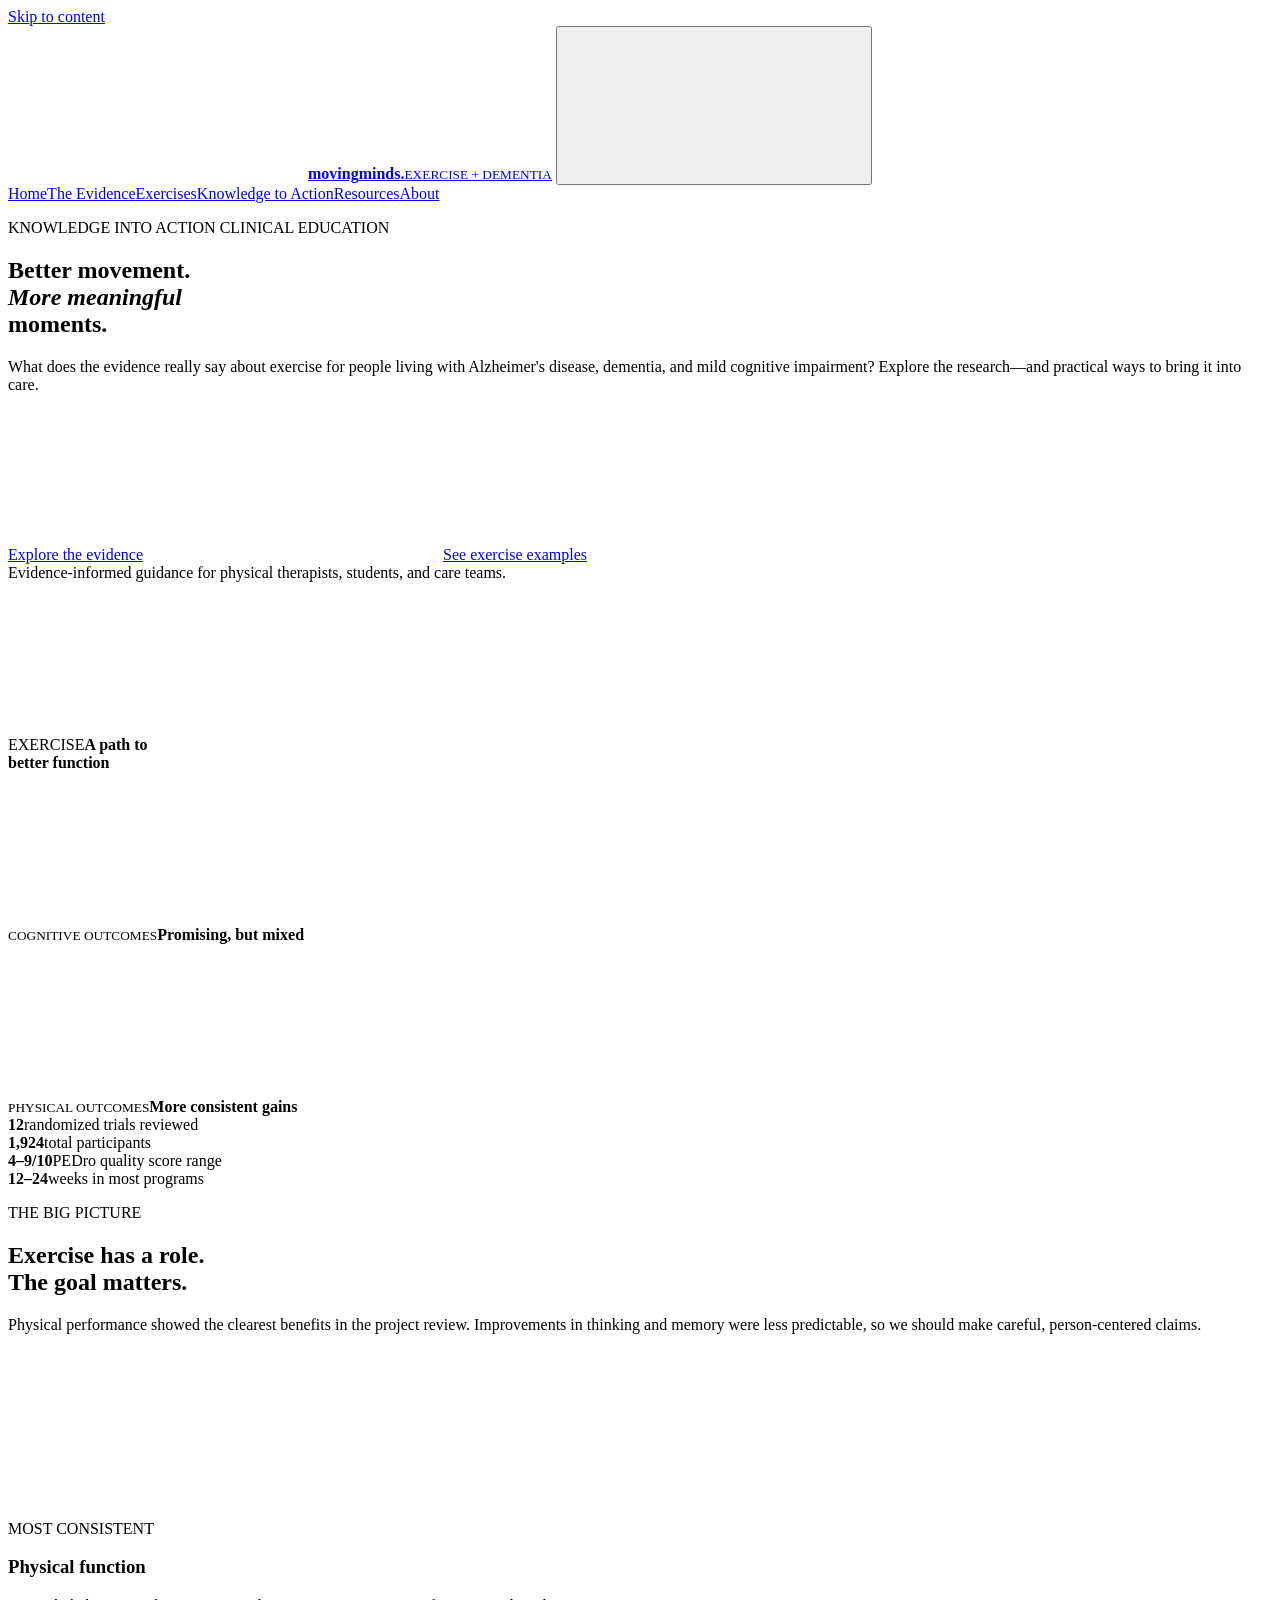
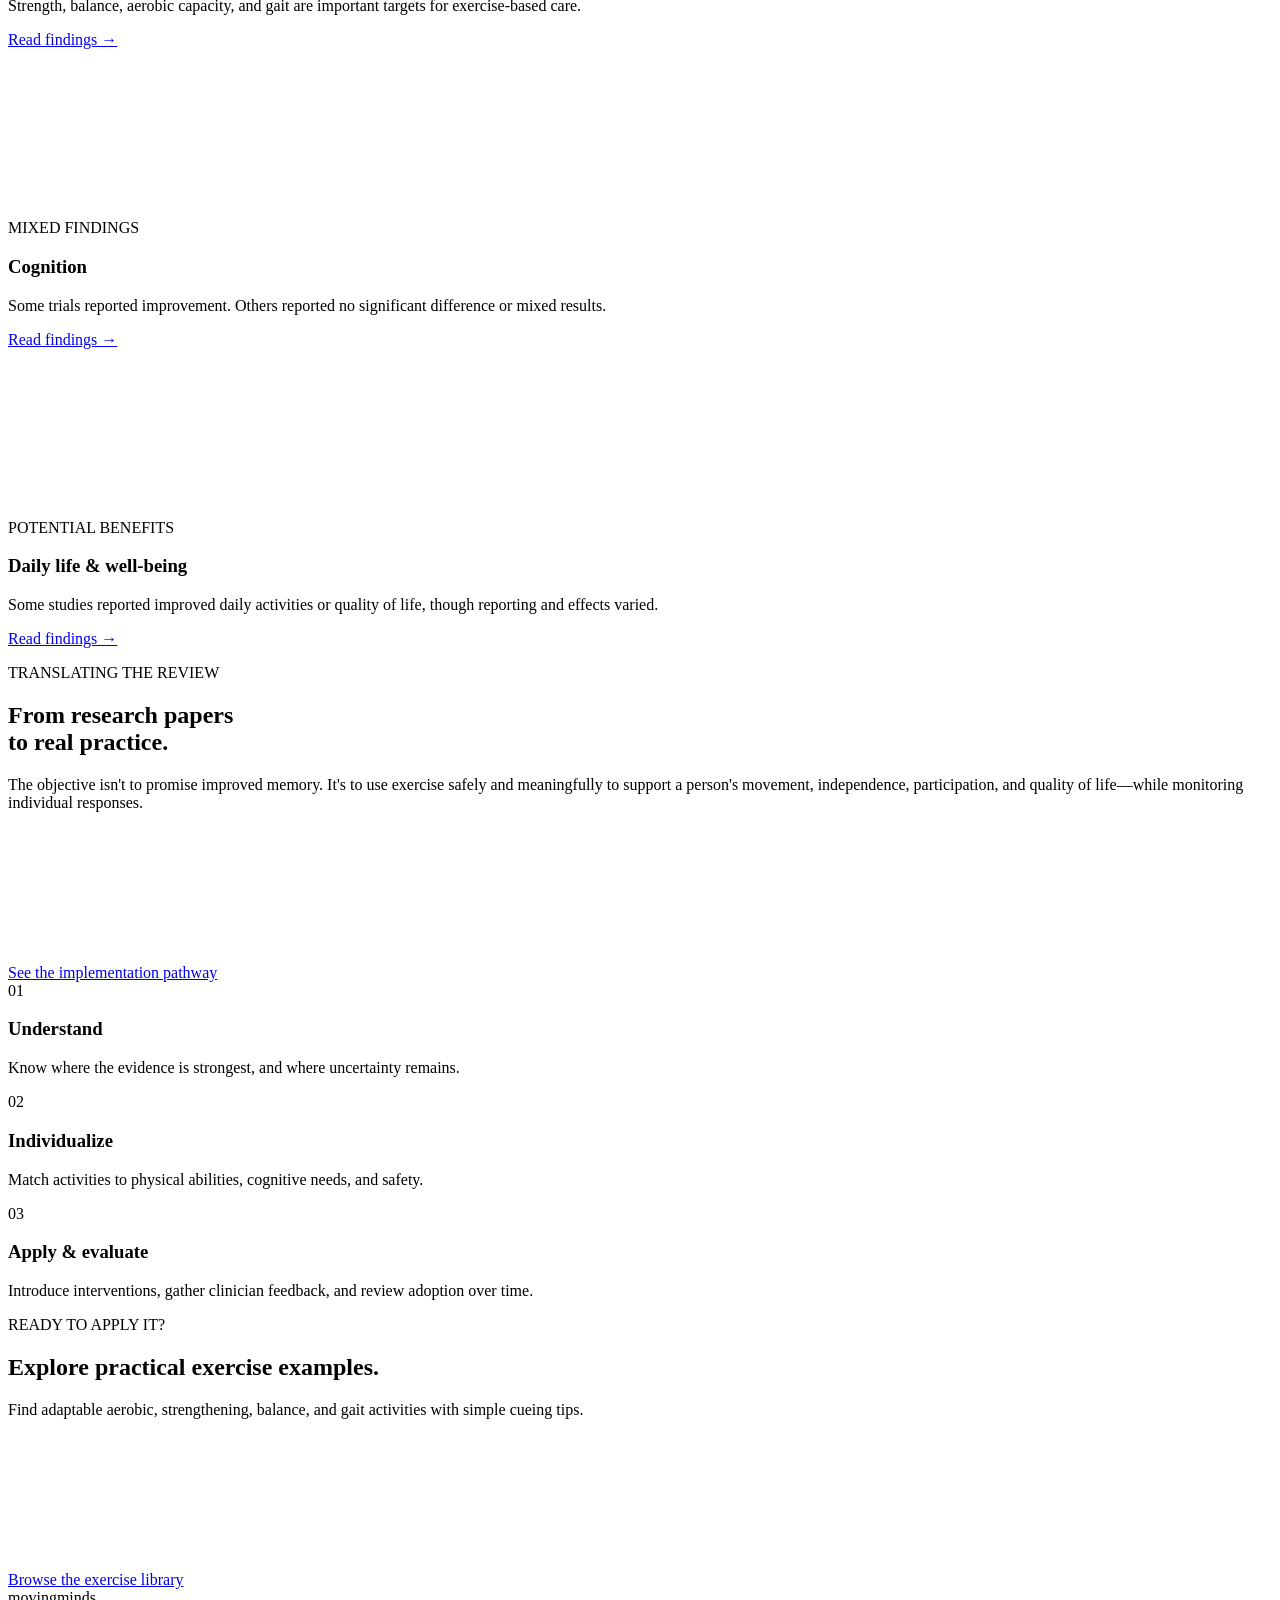
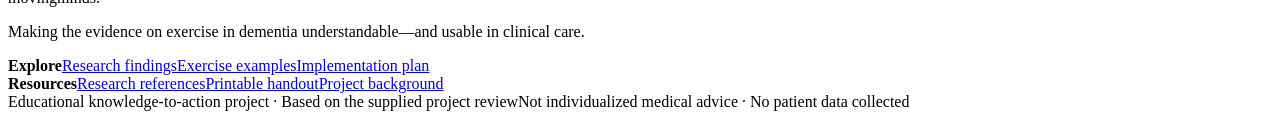
==== index.html @ 9a8a863c "Add files via upload" ====
<!doctype html>
<html lang="en">
<head>
<meta charset="utf-8"><meta name="viewport" content="width=device-width,initial-scale=1">
<meta name="theme-color" content="#0a2728"><meta name="description" content="Evidence and practical exercise ideas for people living with dementia, Alzheimer’s disease, and mild cognitive impairment.">
<title>Home | Moving Minds</title>
<link rel="icon" href="assets/favicon.svg" type="image/svg+xml">
<link rel="stylesheet" href="assets/styles.css">
<script defer src="assets/app.js"></script>
</head>
<body data-page="index.html">
<a class="skip-link" href="#main">Skip to content</a>
<header class="site-header"><div class="header-inner wrap">
 <a class="brand" href="index.html" aria-label="Moving Minds home"><span class="brand-mark"><svg class="icon " aria-hidden="true"><use href="assets/icons.svg#motion"></use></svg></span><span><strong>moving<span class="brand-accent">minds.</span></strong><small>EXERCISE + DEMENTIA</small></span></a>
 <button class="mobile-toggle" type="button" aria-controls="site-nav" aria-expanded="false" aria-label="Open navigation"><svg class="icon " aria-hidden="true"><use href="assets/icons.svg#menu"></use></svg></button>
 <nav id="site-nav" class="site-nav" aria-label="Main navigation"><a href="index.html" aria-current="page">Home</a><a href="evidence.html" >The Evidence</a><a href="exercises.html" >Exercises</a><a href="implementation.html" >Knowledge to Action</a><a href="resources.html" >Resources</a><a href="about.html" >About</a></nav>
</div></header>
<main id="main">
<section class="hero"><div class="wrap hero-grid"><div class="hero-copy">
 <p class="eyebrow light">KNOWLEDGE INTO ACTION <span class="eyebrow-line"></span> CLINICAL EDUCATION</p>
 <h1>Better movement.<br><em>More meaningful</em><br>moments.</h1>
 <p class="hero-lede">What does the evidence really say about exercise for people living with Alzheimer's disease, dementia, and mild cognitive impairment? Explore the research—and practical ways to bring it into care.</p>
 <div class="hero-actions"><a class="btn btn-primary" href="evidence.html">Explore the evidence<svg class="icon " aria-hidden="true"><use href="assets/icons.svg#arrow-up-right"></use></svg></a><a class="btn btn-secondary" href="exercises.html">See exercise examples<svg class="icon " aria-hidden="true"><use href="assets/icons.svg#arrow-up-right"></use></svg></a></div>
 <div class="hero-note">Evidence-informed guidance for physical therapists, students, and care teams.</div>
 </div><div class="hero-illustration" aria-label="Illustration of four connected steps: exercise, physical function, independence, and well-being" role="img">
 <div class="orbit orbit-one"></div><div class="orbit orbit-two"></div>
 <div class="hero-visual-core"><div class="core-icon"><svg class="icon " aria-hidden="true"><use href="assets/icons.svg#motion"></use></svg></div><span>EXERCISE</span><strong>A path to<br>better function</strong></div>
 <div class="float-card float-top"><span class="round-icon"><svg class="icon " aria-hidden="true"><use href="assets/icons.svg#brain"></use></svg></span><div><small>COGNITIVE OUTCOMES</small><strong>Promising, but mixed</strong></div></div>
 <div class="float-card float-bottom"><span class="round-icon"><svg class="icon " aria-hidden="true"><use href="assets/icons.svg#activity"></use></svg></span><div><small>PHYSICAL OUTCOMES</small><strong>More consistent gains</strong></div></div>
 <div class="dotted-path"></div></div></div></section>
<section class="stats-band" aria-label="Systematic review at a glance"><div class="wrap stats-grid">
 <div><strong>12</strong><span>randomized trials reviewed</span></div><div><strong>1,924</strong><span>total participants</span></div><div><strong>4–9<span class="sub-number">/10</span></strong><span>PEDro quality score range</span></div><div><strong>12–24</strong><span>weeks in most programs</span></div>
</div></section>
<section class="section"><div class="wrap"><div class="section-head"><div><p class="eyebrow">THE BIG PICTURE</p><h2>Exercise has a role.<br><span class="muted">The goal matters.</span></h2></div><p>Physical performance showed the clearest benefits in the project review. Improvements in thinking and memory were less predictable, so we should make careful, person-centered claims.</p></div>
<div class="three-cards"><article class="outcome-card"><div class="outcome-symbol teal"><svg class="icon " aria-hidden="true"><use href="assets/icons.svg#activity"></use></svg></div><p class="mini-label">MOST CONSISTENT</p><h3>Physical function</h3><p>Strength, balance, aerobic capacity, and gait are important targets for exercise-based care.</p><a class="text-link" href="evidence.html#physical">Read findings →</a></article>
<article class="outcome-card"><div class="outcome-symbol amber"><svg class="icon " aria-hidden="true"><use href="assets/icons.svg#brain"></use></svg></div><p class="mini-label">MIXED FINDINGS</p><h3>Cognition</h3><p>Some trials reported improvement. Others reported no significant difference or mixed results.</p><a class="text-link" href="evidence.html#cognition">Read findings →</a></article>
<article class="outcome-card"><div class="outcome-symbol blue"><svg class="icon " aria-hidden="true"><use href="assets/icons.svg#heart"></use></svg></div><p class="mini-label">POTENTIAL BENEFITS</p><h3>Daily life &amp; well-being</h3><p>Some studies reported improved daily activities or quality of life, though reporting and effects varied.</p><a class="text-link" href="evidence.html#daily-life">Read findings →</a></article></div></div></section>
<section class="section pale-section"><div class="wrap split-story"><div><p class="eyebrow">TRANSLATING THE REVIEW</p><h2>From research papers<br>to real practice.</h2><p class="story-text">The objective isn't to promise improved memory. It's to use exercise safely and meaningfully to support a person's movement, independence, participation, and quality of life—while monitoring individual responses.</p><a class="btn btn-primary" href="implementation.html">See the implementation pathway<svg class="icon " aria-hidden="true"><use href="assets/icons.svg#arrow-up-right"></use></svg></a></div>
<div class="steps-panel"><div class="path-step"><span>01</span><div><h3>Understand</h3><p>Know where the evidence is strongest, and where uncertainty remains.</p></div></div><div class="path-step"><span>02</span><div><h3>Individualize</h3><p>Match activities to physical abilities, cognitive needs, and safety.</p></div></div><div class="path-step"><span>03</span><div><h3>Apply &amp; evaluate</h3><p>Introduce interventions, gather clinician feedback, and review adoption over time.</p></div></div></div></div></section>
<section class="section"><div class="wrap cta-card"><div><p class="eyebrow">READY TO APPLY IT?</p><h2>Explore practical exercise examples.</h2><p>Find adaptable aerobic, strengthening, balance, and gait activities with simple cueing tips.</p></div><a class="btn btn-primary" href="exercises.html">Browse the exercise library<svg class="icon " aria-hidden="true"><use href="assets/icons.svg#arrow-up-right"></use></svg></a></div></section>
</main>
<footer class="site-footer"><div class="wrap footer-grid">
 <div><div class="footer-brand">moving<span>minds.</span></div><p>Making the evidence on exercise in dementia understandable—and usable in clinical care.</p></div>
 <div><strong>Explore</strong><a href="evidence.html">Research findings</a><a href="exercises.html">Exercise examples</a><a href="implementation.html">Implementation plan</a></div>
 <div><strong>Resources</strong><a href="resources.html">Research references</a><a href="handout.html">Printable handout</a><a href="about.html">Project background</a></div>
</div><div class="wrap footer-bottom"><span>Educational knowledge-to-action project · Based on the supplied project review</span><span>Not individualized medical advice · No patient data collected</span></div></footer>
</body></html>
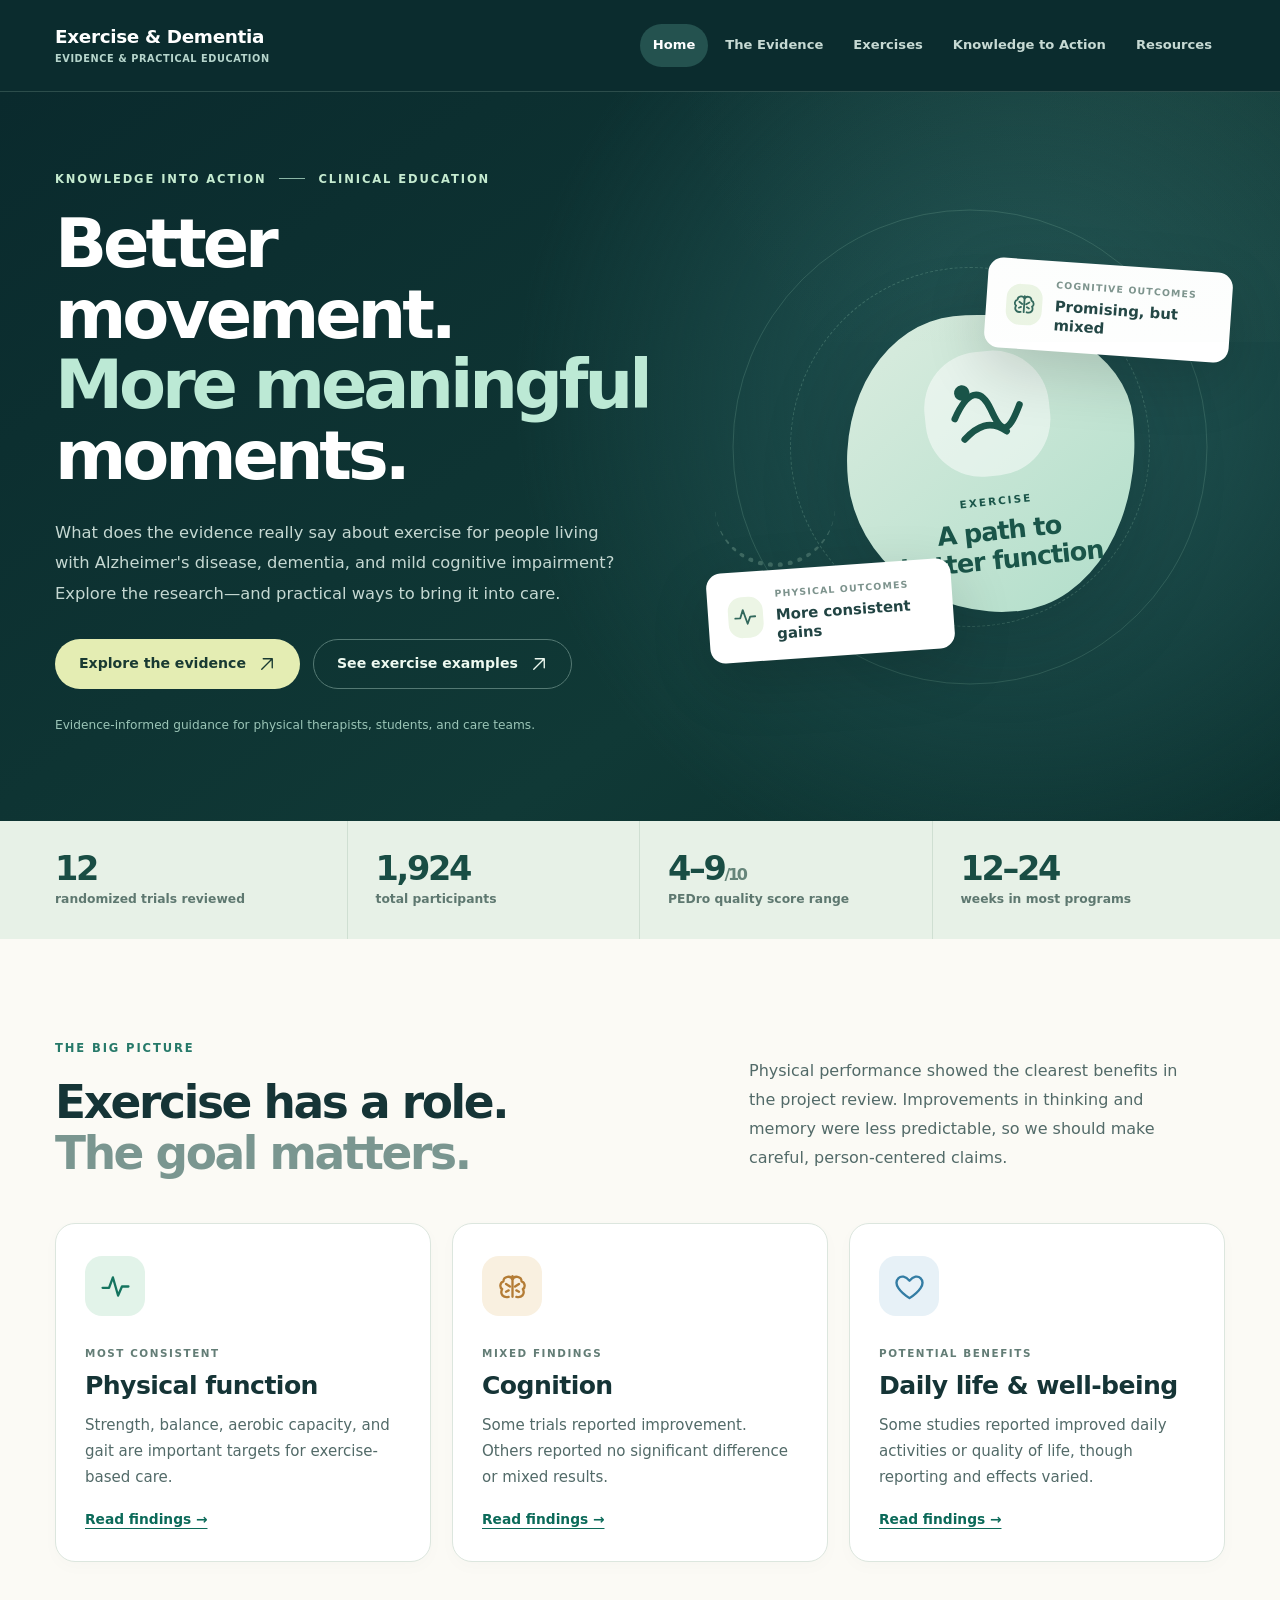
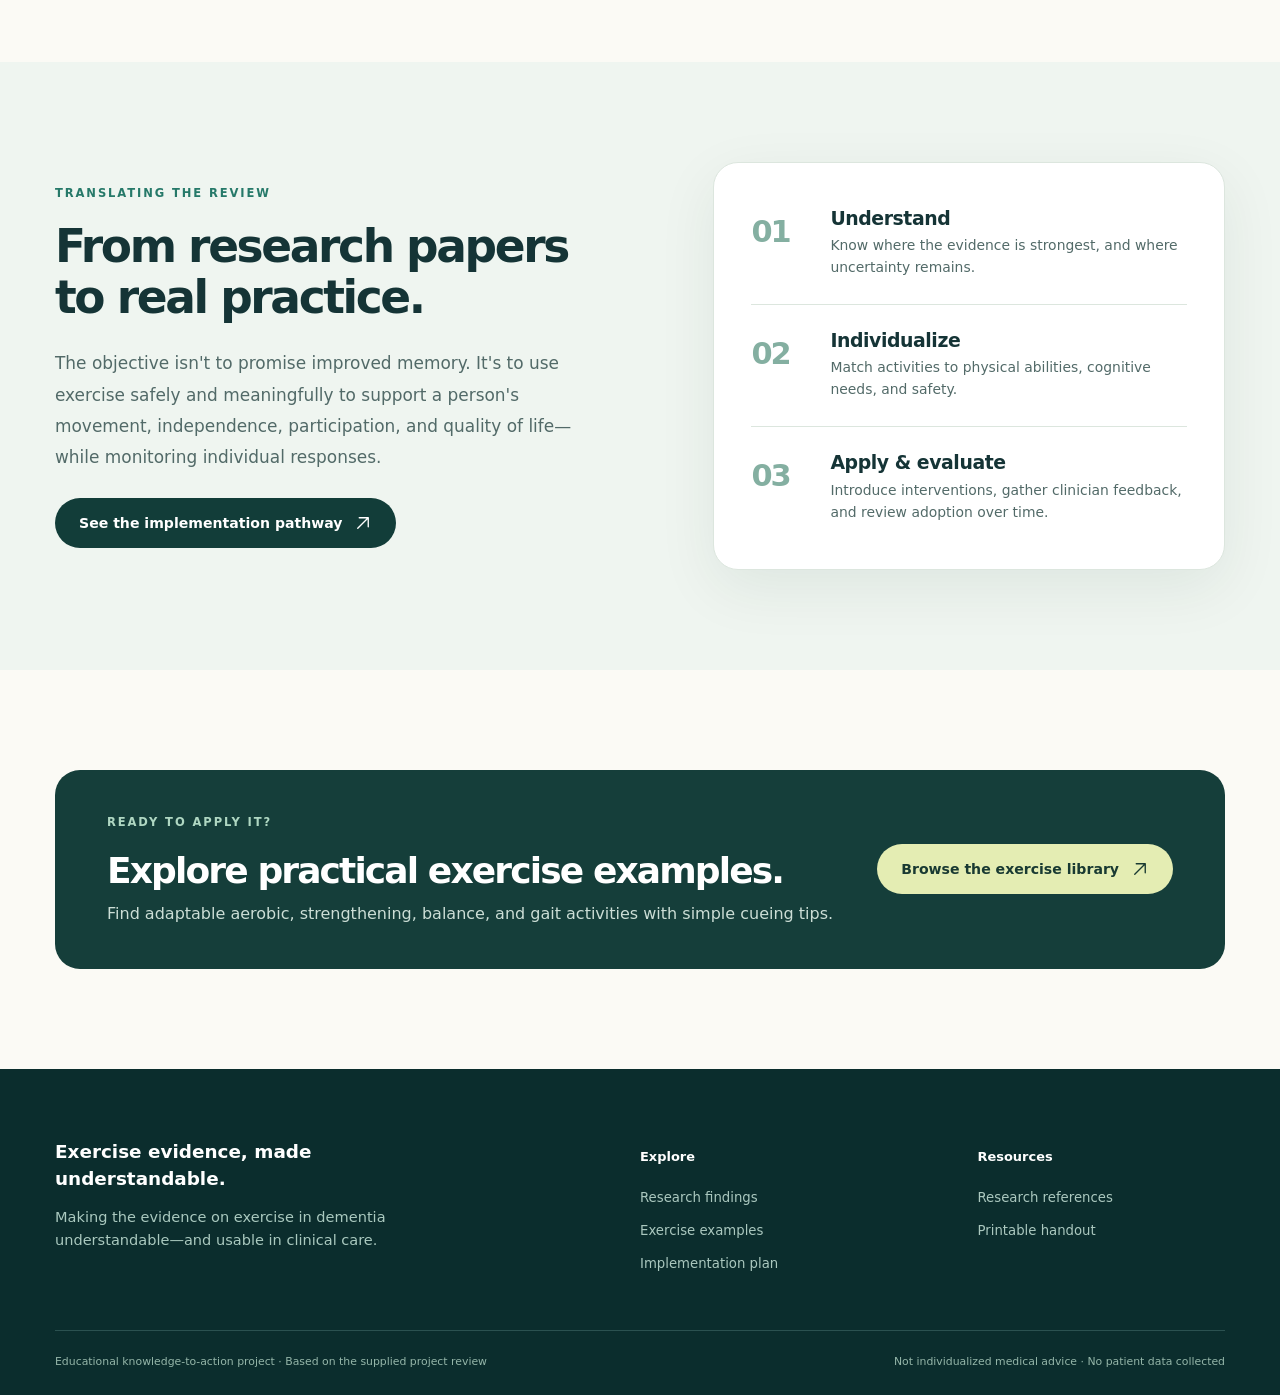
==== commit 369af00c: "Refine educational website: remove branding and About navigation" ====
--- a/index.html
+++ b/index.html
@@ -3,17 +3,16 @@
 <head>
 <meta charset="utf-8"><meta name="viewport" content="width=device-width,initial-scale=1">
 <meta name="theme-color" content="#0a2728"><meta name="description" content="Evidence and practical exercise ideas for people living with dementia, Alzheimer’s disease, and mild cognitive impairment.">
-<title>Home | Moving Minds</title>
-<link rel="icon" href="assets/favicon.svg" type="image/svg+xml">
+<title>Home | Exercise &amp; Dementia</title>
 <link rel="stylesheet" href="assets/styles.css">
 <script defer src="assets/app.js"></script>
 </head>
 <body data-page="index.html">
 <a class="skip-link" href="#main">Skip to content</a>
 <header class="site-header"><div class="header-inner wrap">
- <a class="brand" href="index.html" aria-label="Moving Minds home"><span class="brand-mark"><svg class="icon " aria-hidden="true"><use href="assets/icons.svg#motion"></use></svg></span><span><strong>moving<span class="brand-accent">minds.</span></strong><small>EXERCISE + DEMENTIA</small></span></a>
+ <a class="topic-identity" href="index.html" aria-label="Exercise and dementia home"><strong>Exercise &amp; Dementia</strong><small>Evidence &amp; practical education</small></a>
  <button class="mobile-toggle" type="button" aria-controls="site-nav" aria-expanded="false" aria-label="Open navigation"><svg class="icon " aria-hidden="true"><use href="assets/icons.svg#menu"></use></svg></button>
- <nav id="site-nav" class="site-nav" aria-label="Main navigation"><a href="index.html" aria-current="page">Home</a><a href="evidence.html" >The Evidence</a><a href="exercises.html" >Exercises</a><a href="implementation.html" >Knowledge to Action</a><a href="resources.html" >Resources</a><a href="about.html" >About</a></nav>
+ <nav id="site-nav" class="site-nav" aria-label="Main navigation"><a href="index.html" aria-current="page">Home</a><a href="evidence.html" >The Evidence</a><a href="exercises.html" >Exercises</a><a href="implementation.html" >Knowledge to Action</a><a href="resources.html" >Resources</a></nav>
 </div></header>
 <main id="main">
 <section class="hero"><div class="wrap hero-grid"><div class="hero-copy">
@@ -40,8 +39,8 @@
 <section class="section"><div class="wrap cta-card"><div><p class="eyebrow">READY TO APPLY IT?</p><h2>Explore practical exercise examples.</h2><p>Find adaptable aerobic, strengthening, balance, and gait activities with simple cueing tips.</p></div><a class="btn btn-primary" href="exercises.html">Browse the exercise library<svg class="icon " aria-hidden="true"><use href="assets/icons.svg#arrow-up-right"></use></svg></a></div></section>
 </main>
 <footer class="site-footer"><div class="wrap footer-grid">
- <div><div class="footer-brand">moving<span>minds.</span></div><p>Making the evidence on exercise in dementia understandable—and usable in clinical care.</p></div>
+ <div><p class="footer-topic">Exercise evidence, made understandable.</p><p>Making the evidence on exercise in dementia understandable—and usable in clinical care.</p></div>
  <div><strong>Explore</strong><a href="evidence.html">Research findings</a><a href="exercises.html">Exercise examples</a><a href="implementation.html">Implementation plan</a></div>
- <div><strong>Resources</strong><a href="resources.html">Research references</a><a href="handout.html">Printable handout</a><a href="about.html">Project background</a></div>
+ <div><strong>Resources</strong><a href="resources.html">Research references</a><a href="handout.html">Printable handout</a></div>
 </div><div class="wrap footer-bottom"><span>Educational knowledge-to-action project · Based on the supplied project review</span><span>Not individualized medical advice · No patient data collected</span></div></footer>
 </body></html>
--- a/assets/styles.css
+++ b/assets/styles.css
@@ -0,0 +1,31 @@
+:root{--ink:#153436;--muted:#526a68;--deep:#0b2c2e;--deep2:#113d3d;--mint:#bce9d5;--lime:#e4edb3;--cream:#fbfaf5;--pale:#eff5f0;--line:#dce6de;--teal:#177c69;--amber:#c18437;--blue:#397aa2;--radius:20px;--shadow:0 18px 60px rgba(5,47,42,.075);font-family:Inter,"Avenir Next",Avenir,system-ui,-apple-system,BlinkMacSystemFont,"Segoe UI",sans-serif;color:var(--ink);background:var(--cream);font-synthesis:none}
+*{box-sizing:border-box}html{scroll-behavior:smooth}body{margin:0;line-height:1.58;-webkit-font-smoothing:antialiased}a{color:inherit}p{margin:0 0 1.2em}img,svg{max-width:100%}button,input{font:inherit}.wrap{width:min(1170px,calc(100% - 72px));margin-inline:auto}.icon{width:22px;height:22px;flex:none;vertical-align:middle}h1,h2,h3{line-height:1.12;letter-spacing:-.044em;margin:0 0 .54em;font-weight:740}h1{font-size:clamp(2.8rem,5vw,5.45rem)}h2{font-size:clamp(2.1rem,3.55vw,3.55rem)}h3{font-size:1.35rem;letter-spacing:-.023em}p{color:var(--muted)}.sr-only{position:absolute;width:1px;height:1px;padding:0;overflow:hidden;clip:rect(0,0,0,0);white-space:nowrap;border:0}.skip-link{position:absolute;left:1rem;top:-8rem;background:#fff;color:#092d2d;padding:1rem;z-index:99}.skip-link:focus{top:1rem}:focus-visible{outline:3px solid #f2c476;outline-offset:4px}[hidden]{display:none!important}
+.site-header{position:relative;z-index:20;background:var(--deep);color:#fff;border-bottom:1px solid #2c4d4b}.header-inner{min-height:91px;display:flex;align-items:center;justify-content:space-between;gap:30px}.brand{text-decoration:none;display:inline-flex;align-items:center;gap:12px;flex:none}.brand-mark{background:#d5efdb;color:var(--deep);border-radius:14px;width:43px;height:43px;display:grid;place-items:center}.brand-mark .icon{width:29px;height:29px}.brand strong{font-size:1.52rem;line-height:1;letter-spacing:-.055em;font-weight:790;display:block}.brand-accent,.footer-brand span{color:#aedbbf}.brand small{display:block;letter-spacing:.18em;font-size:.56rem;color:#adccc6;font-weight:700;margin-top:5px}.site-nav{display:flex;align-items:center;gap:4px}.site-nav a{color:#c6d9d3;text-decoration:none;font-size:.82rem;font-weight:650;padding:11px 13px;border-radius:999px;white-space:nowrap;transition:.2s}.site-nav a:hover,.site-nav a[aria-current="page"]{background:#24524f;color:#fff}.mobile-toggle{display:none;color:#fff;background:none;border:1px solid #4d7069;border-radius:10px;width:45px;height:43px;place-items:center;cursor:pointer}
+.eyebrow{font-size:.72rem;letter-spacing:.165em;color:#267969;font-weight:820;margin:0 0 20px;text-transform:uppercase}.eyebrow.light{color:#c5ebd0}.eyebrow-line{height:1px;width:26px;background:#8bb6a6;display:inline-block;vertical-align:middle;margin:0 7px 3px}.mini-label{letter-spacing:.15em;font-size:.65rem;font-weight:820;color:#637d76;margin-bottom:10px}.muted{color:#7a9690}.section{padding:100px 0}.pale-section{background:var(--pale)}.section-head{display:grid;grid-template-columns:1.15fr .85fr;gap:50px;align-items:end;margin-bottom:44px}.section-head h2{margin-bottom:0}.section-head>p{max-width:430px;font-size:1rem;line-height:1.82;margin:0 0 7px}.section h2{letter-spacing:-.052em}.story-text{font-size:1.06rem;line-height:1.84;max-width:530px}.btn{display:inline-flex;align-items:center;justify-content:center;gap:12px;padding:15px 23px;border-radius:999px;text-decoration:none;font-size:.88rem;font-weight:760;transition:transform .2s,background .2s,border-color .2s;line-height:1.2;white-space:normal;cursor:pointer;border:1px solid transparent}.btn:hover{transform:translateY(-2px)}.btn-primary{background:var(--lime);color:#193a32}.btn-primary:hover{background:#f3f6cb}.btn-secondary{border-color:#547973;color:#edf9f0;background:transparent}.btn-secondary:hover{background:#285653}.btn .icon{width:18px;height:18px}.text-link{font-weight:800;color:#0b6a59;text-underline-offset:4px;text-decoration-thickness:1px;font-size:.86rem}.text-link .icon{width:14px;height:14px}
+.hero{position:relative;background:radial-gradient(circle at 80% 42%,#225555 0%,transparent 46%),linear-gradient(145deg,#0a2a2d,#103936 66%,#0b302e);color:#fff;overflow:hidden}.hero:after{content:"";position:absolute;width:1200px;height:700px;left:45%;top:-450px;background:radial-gradient(circle,rgba(154,204,167,.06),transparent 75%);pointer-events:none}.hero-grid{display:grid;grid-template-columns:1.1fr .9fr;align-items:center;min-height:625px;gap:36px}.hero-copy{padding:78px 0 86px;position:relative;z-index:2}.hero h1{font-size:clamp(3.5rem,5.35vw,6.15rem);line-height:1.03;letter-spacing:-.06em;margin:0 0 28px}.hero h1 em{font-style:normal;color:var(--mint)}.hero-lede{color:#c5d8d2;font-size:1.02rem;line-height:1.85;max-width:565px;margin-bottom:30px}.hero-actions{display:flex;gap:13px;flex-wrap:wrap}.hero-note{font-size:.76rem;color:#9bc5b7;margin-top:27px}.hero-illustration{position:relative;min-height:480px;isolation:isolate}.orbit{position:absolute;border:1px solid rgba(173,229,198,.16);border-radius:50%;left:50%;top:48%;transform:translate(-50%,-50%)}.orbit-one{height:475px;width:475px}.orbit-two{height:360px;width:360px;border-style:dashed;border-color:rgba(173,229,198,.22)}.hero-visual-core{position:absolute;z-index:2;left:26%;top:20%;width:290px;height:300px;background:linear-gradient(145deg,#daecdf,#b1deca);border-radius:42% 58% 46% 54% / 51% 40% 60% 49%;display:flex;flex-direction:column;align-items:center;justify-content:center;text-align:center;box-shadow:0 26px 90px rgba(5,25,25,.22);color:#1a5549;transform:rotate(-6deg)}.core-icon{display:grid;place-items:center;width:125px;height:125px;border-radius:45%;background:rgba(255,255,255,.5);margin-bottom:15px}.core-icon .icon{width:93px;height:93px}.hero-visual-core span{font-size:.65rem;letter-spacing:.2em;font-weight:850;margin:2px 0 8px}.hero-visual-core strong{font-size:1.6rem;line-height:1.14;letter-spacing:-.04em}.float-card{position:absolute;z-index:3;display:flex;align-items:center;gap:13px;background:#fff;color:#214443;padding:17px 20px;border-radius:15px;box-shadow:0 20px 60px rgba(0,0,0,.16);width:245px}.float-top{right:-6px;top:48px;transform:rotate(4deg)}.float-bottom{left:-7px;bottom:40px;transform:rotate(-4deg)}.round-icon{width:41px;height:41px;border-radius:14px;display:grid;place-items:center;background:#ecf5e5;color:#32685c}.round-icon .icon{width:24px;height:24px}.float-card small{display:block;letter-spacing:.12em;color:#7d938d;font-weight:800;font-size:.59rem}.float-card strong{font-size:.93rem;line-height:1.25;display:block;margin-top:4px}.dotted-path{position:absolute;left:0;bottom:27%;width:120px;height:120px;border-bottom:5px dotted #7aa595;border-radius:50%;opacity:.4}.stats-band{background:#e7f1e7}.stats-grid{display:grid;grid-template-columns:repeat(4,1fr)}.stats-grid>div{padding:30px 28px;border-right:1px solid #cfdfd2;display:flex;flex-direction:column;gap:2px}.stats-grid>div:first-child{padding-left:0}.stats-grid>div:last-child{border:0}.stats-grid strong{font-size:2.1rem;font-weight:790;line-height:1.1;letter-spacing:-.07em;color:#194d44}.stats-grid span{font-size:.77rem;color:#5e7870;font-weight:650}.stats-grid .sub-number{font-size:1rem;color:#66857a}
+.three-cards{display:grid;grid-template-columns:repeat(3,minmax(0,1fr));gap:21px}.outcome-card{padding:32px 29px 31px;border:1px solid var(--line);background:#fff;border-radius:var(--radius);box-shadow:0 5px 18px rgba(7,50,45,.02);min-height:320px;display:flex;flex-direction:column}.outcome-card h3{font-size:1.57rem;margin-bottom:12px}.outcome-card p:not(.mini-label){font-size:.94rem;line-height:1.74}.outcome-card .text-link{margin-top:auto}.outcome-symbol,.evidence-icon{width:60px;height:60px;border-radius:17px;display:grid;place-items:center;margin-bottom:29px}.outcome-symbol .icon{height:31px;width:31px}.teal{background:#e2f3e9;color:#14745f}.amber{background:#f9f0e0;color:#b47c35}.blue{background:#e7f1f7;color:#347da4}.split-story{display:grid;grid-template-columns:1fr .9fr;gap:90px;align-items:center}.split-story h2{margin-bottom:25px}.split-story .story-text{margin-bottom:25px}.split-story .btn{background:#123d39;color:#fff}.steps-panel{padding:20px 37px;background:#fff;border-radius:25px;border:1px solid var(--line);box-shadow:var(--shadow)}.path-step{display:grid;grid-template-columns:55px 1fr;gap:24px;padding:25px 0;border-bottom:1px solid var(--line)}.path-step:last-child{border:0}.path-step>span{font-size:1.9rem;font-weight:750;color:#84afa1;letter-spacing:-.07em}.path-step h3{margin-bottom:6px;font-size:1.18rem}.path-step p{font-size:.87rem;margin:0}.cta-card{display:flex;justify-content:space-between;align-items:center;gap:30px;background:#153e3a;border-radius:25px;padding:43px 52px;color:#fff}.cta-card .eyebrow{color:#afd7c2}.cta-card h2{font-size:2.25rem;margin-bottom:10px}.cta-card p:not(.eyebrow){color:#ccded6;margin:0}.cta-card .btn{flex:none}.cta-card.flat{background:#123e3b}
+.page-hero{background:linear-gradient(140deg,#e4f1e6,#edf4eb 55%,#f7f5e9);padding:76px 0 85px;border-bottom:1px solid #d9e7dc}.page-hero h1{max-width:830px;margin:0 0 22px;font-size:clamp(2.8rem,5.2vw,5.15rem);color:#123a36}.page-lede{max-width:770px;font-size:1.12rem;line-height:1.81;margin:0}.page-hero-hint{display:inline-block;color:#54756b;margin:23px 0 0;font-size:.85rem;border-left:3px solid #88bd9b;padding-left:15px;max-width:770px}.review-banner{background:#123f3c;color:#fff;display:grid;grid-template-columns:1.25fr .75fr;gap:60px;padding:45px 50px;border-radius:23px}.review-banner .eyebrow{color:#bce2c9}.review-banner h2{font-size:2.3rem}.review-banner p{color:#c5dcd1;margin:0;max-width:540px}.review-facts{display:grid;grid-template-columns:repeat(3,1fr);gap:12px;align-content:center}.review-facts>div{border-left:1px solid #4b7970;padding-left:15px}.review-facts strong{font-size:1.6rem;display:block;line-height:1.2}.review-facts span{font-size:.74rem;color:#bdd9ca;line-height:1.45;display:block;margin-top:6px}.chart-heading{margin-top:89px}.evidence-stack{display:grid;grid-template-columns:1fr;gap:22px}.evidence-card{padding:36px 41px;background:white;border:1px solid var(--line);border-radius:20px;scroll-margin-top:35px}.evidence-card-top{display:flex;gap:22px;align-items:center;margin-bottom:16px}.evidence-card-top .evidence-icon{width:60px;height:60px;margin:0;flex:none}.evidence-icon .icon{width:29px;height:29px}.evidence-card-top h3{font-size:1.52rem;margin:0}.evidence-card>p{font-size:.94rem;max-width:880px}.bar{height:20px;overflow:hidden;display:flex;background:#eee;border-radius:100px;margin-top:24px}.bar>span{height:100%;display:block}.bar-positive{background:#24846e}.bar-neutral{background:#a9bbc0}.bar-mixed{background:#e4b968}.bar-blank{background:#e8e9e3}.legend{display:flex;flex-wrap:wrap;gap:14px 25px;margin-top:14px}.legend span{display:inline-flex;align-items:center;gap:7px;font-size:.79rem;color:#4b6860;font-weight:650}.key{width:12px;height:12px;border-radius:4px}.key.positive{background:#24846e}.key.neutral{background:#a9bbc0}.key.mixed{background:#e4b968}.key.blank{background:#e8e9e3;border:1px solid #ccd3ca}.two-col{display:grid;grid-template-columns:1fr 1fr;gap:75px;align-items:start}.guidance-panel{border-radius:21px;padding:30px 34px;background:#fff;border:1px solid var(--line);box-shadow:var(--shadow)}.guidance-panel h3{font-size:1.28rem;margin-bottom:13px}.guide-row{display:flex;gap:19px;padding:19px 0;border-top:1px solid var(--line)}.guide-row>.icon{width:24px;height:24px;color:#178370;margin-top:3px}.guide-row strong{font-size:.96rem;display:block}.guide-row span{font-size:.82rem;display:block;margin-top:5px;color:#6d807b}.disclaimer-text{padding-left:16px;border-left:3px solid #a3cdb5;max-width:495px;font-size:.86rem}.two-card-grid{display:grid;grid-template-columns:1fr 1fr;gap:20px;margin-top:35px}.info-block{background:#fff;border:1px solid var(--line);border-radius:17px;padding:30px}.info-block h3{margin-bottom:12px}.info-block p:last-child{margin:0}.soft-alert{display:flex;gap:18px;align-items:flex-start;padding:24px 27px;border-radius:14px;background:#f3f5e9;border:1px solid #e3e9c9;margin-top:25px}.soft-alert>.icon{color:#477768;flex:none;margin-top:3px}.soft-alert p{font-size:.89rem;margin:0}.soft-alert a{color:#0c6758;font-weight:700}
+.safety-banner{background:#eff5e6;border:1px solid #d8e5cf;border-left:5px solid #94b89b;border-radius:14px;display:flex;gap:17px;align-items:flex-start;padding:24px 28px}.safety-banner .icon{color:#357c69;margin-top:1px;width:26px;height:26px}.safety-banner strong{font-size:1.02rem}.safety-banner p{margin:5px 0 0;font-size:.9rem}.filters-block{display:flex;justify-content:space-between;align-items:end;gap:24px;margin:70px 0 30px}.filters-block h2{margin-bottom:0}.filter-controls input{width:min(330px,100%);border:1px solid #cfded4;background:#fff;border-radius:12px;padding:14px 17px;color:var(--ink);outline-offset:3px}.filter-row{display:flex;align-items:center;gap:20px;margin:13px 0}.filter-label{width:117px;flex:none;font-size:.84rem;font-weight:800;color:#4b6860}.filter-group{display:flex;flex-wrap:wrap;gap:8px}.filter-group button{background:#fff;border:1px solid #d4e2d9;color:#4a6960;padding:9px 16px;border-radius:999px;font-weight:670;font-size:.82rem;cursor:pointer;transition:.16s}.filter-group button[aria-pressed="true"],.filter-group button:hover{background:#15433e;border-color:#15433e;color:#fff}.result-count{margin:23px 0 21px;color:#647b74;font-size:.8rem}.exercise-grid{display:grid;grid-template-columns:repeat(3,minmax(0,1fr));gap:23px;align-items:stretch}.exercise-card{background:#fff;border:1px solid var(--line);border-radius:18px;overflow:hidden;display:flex;flex-direction:column;box-shadow:0 8px 22px rgba(11,47,41,.025)}.exercise-image{height:210px;position:relative;display:flex;align-items:center;justify-content:center;overflow:hidden;background:#deeee4;color:#236a60}.exercise-image:before{content:"";position:absolute;width:260px;height:260px;top:-65%;left:-20%;border-radius:50%;background:rgba(255,255,255,.38)}.exercise-image-2{background:#e6efdd;color:#527657}.exercise-image-3{background:#f2e8d7;color:#9b7045}.exercise-image-4{background:#e1ecf0;color:#477a8a}.exercise-index{position:absolute;top:17px;left:23px;font-size:.71rem;font-weight:800;letter-spacing:.14em}.exercise-pictogram{height:148px;width:148px;position:relative;z-index:1}.image-caption{font-size:.59rem;letter-spacing:.13em;position:absolute;right:16px;bottom:14px;opacity:.66;font-weight:800}.exercise-content{padding:25px 25px 0;display:flex;flex-direction:column;flex:1}.exercise-tags{display:flex;gap:8px;flex-wrap:wrap;margin-bottom:15px}.tag{background:#e6f3e8;color:#1a6b55;font-size:.67rem;font-weight:800;padding:6px 10px;border-radius:6px}.pale-tag{color:#67847d;background:#f0f3ed}.exercise-card h3{font-size:1.44rem;margin-bottom:12px}.exercise-card p{font-size:.89rem;line-height:1.75}.exercise-card details{margin-top:auto;border-top:1px solid var(--line)}.exercise-card summary{padding:19px 0;list-style:none;color:#136f5c;font-weight:780;cursor:pointer;font-size:.81rem;display:flex;justify-content:space-between;align-items:center}.exercise-card summary::-webkit-details-marker{display:none}.exercise-card summary span{font-size:1.2rem}.exercise-card details[open] summary span{transform:rotate(45deg)}.exercise-details{padding-bottom:18px}.exercise-details p{font-size:.81rem;margin:0 0 15px}.exercise-details strong{color:#204a41}.no-results{margin:35px 0;padding:30px;background:#fff;border-radius:14px}.no-results button{background:none;border:0;color:#0a6e5a;text-decoration:underline;cursor:pointer}.exercise-bottom{display:grid;grid-template-columns:1fr 1fr;gap:70px;margin-top:95px;align-items:start}.tip-list{display:grid;gap:13px}.tip-list>div{display:flex;gap:15px;background:#eaf2eb;border-radius:12px;padding:16px}.tip-list .icon{color:#2e9675;width:21px;height:21px}.tip-list span{font-size:.91rem;color:#34564c}.exercise-section{padding-bottom:90px}
+.timeline{margin-top:25px}.timeline-item{display:grid;grid-template-columns:90px 1fr;gap:20px;padding:25px 0 32px;border-bottom:1px solid var(--line);max-width:930px}.timeline-number{font-size:3rem;color:#b5d4bf;font-weight:800;letter-spacing:-.07em;line-height:1}.timeline-item .mini-label{margin-bottom:6px}.timeline-item h3{font-size:1.58rem;margin-bottom:9px}.timeline-item p:not(.mini-label){max-width:750px;margin-bottom:12px}.timeline-chip{display:inline-block;border-radius:6px;background:#e6f1e7;padding:6px 10px;font-size:.74rem;font-weight:700;color:#266e56}.eval-cards{margin-top:35px}.eval-cards article,.about-principles article{background:#fff;border:1px solid var(--line);border-radius:17px;padding:29px}.eval-cards h3{font-size:1.58rem;margin-top:23px}.eval-badge{background:#e4f0e8;color:#277765;border-radius:5px;padding:7px 9px;font-size:.67rem;font-weight:820;letter-spacing:.09em}.support-list article{display:flex;gap:20px;border-bottom:1px solid var(--line);padding:22px 0}.support-list .icon{width:29px;height:29px;color:#22836b}.support-list h3{font-size:1.12rem;margin-bottom:7px}.support-list p{margin:0;font-size:.9rem}
+.resource-tools,.external-grid{display:grid;grid-template-columns:repeat(3,1fr);gap:18px}.resource-tools article,.external-grid article{border:1px solid var(--line);border-radius:17px;background:#fff;padding:30px;display:flex;flex-direction:column;align-items:start}.resource-tools article{min-height:305px}.resource-tools .btn{margin-top:auto;background:#f3f7ec;border-color:#dcebd5;color:#1f6555;padding:11px 15px;font-size:.78rem}.resource-tools h3,.external-grid h3{font-size:1.32rem}.resource-tools p,.external-grid p{font-size:.89rem}.resource-icon{display:grid;place-items:center;width:58px;height:58px;background:#e6f3e9;border-radius:15px;color:#2d8976;margin-bottom:22px}.resource-icon .icon{width:28px;height:28px}.external-grid article .text-link{margin-top:auto}.external-grid article{min-height:245px}.source-note{font-size:.82rem;margin-top:20px}.reference-list{border-top:1px solid var(--line)}.reference-item{display:grid;grid-template-columns:65px 1fr;gap:25px;border-bottom:1px solid var(--line);padding:26px 0}.ref-num{font-size:1.25rem;font-weight:800;color:#96beb0}.ref-author{font-size:.77rem;font-weight:780;color:#2b846e;margin:0 0 5px}.reference-item h3{font-size:1.1rem;line-height:1.45;margin:0 0 8px;max-width:960px}.ref-citation{font-size:.81rem;line-height:1.65;margin:0 0 8px;max-width:1000px;color:#61746f}.reference-item .text-link{font-size:.81rem}.about-intro{align-items:start}.about-intro .story-text{font-size:1.01rem}.principle-number{font-weight:800;font-size:1.8rem;color:#9ac5b2;display:block;margin-bottom:22px}.about-notice{max-width:920px;background:#f4f8f3}.about-notice p+p{margin-top:16px}
+.handout-toolbar{display:flex;justify-content:space-between;align-items:center;padding:35px 0}.handout-toolbar .btn{background:#153f39;color:#fff;border:0}.handout-page{background:white;border:1px solid #e0e8e1;box-shadow:var(--shadow);width:min(855px,calc(100% - 40px));margin:0 auto 90px;padding:55px 64px}.handout-header{border-bottom:4px solid #2e8a75;padding-bottom:19px}.handout-header h1{font-size:2.85rem;margin-bottom:9px}.handout-header>p:last-child{max-width:660px;font-size:.91rem}.handout-stats{display:grid;grid-template-columns:repeat(3,1fr);gap:15px;border-bottom:1px solid #d9e5db;margin-bottom:20px}.handout-stats>div{padding:15px 3px;display:flex;flex-direction:column}.handout-stats strong{font-size:1.7rem;line-height:1;color:#247862}.handout-stats span{font-size:.75rem}.handout-page h2{font-size:1.21rem;letter-spacing:-.025em;margin:0 0 8px}.handout-page p,.handout-page li{font-size:.76rem;line-height:1.5;margin-bottom:6px}.handout-page ul,.handout-page ol{padding-left:19px;margin:0 0 12px}.handout-two-col{display:grid;grid-template-columns:1fr 1fr;gap:32px;margin-top:20px}.handout-callout{background:#edf4e8;padding:17px 22px;border-left:4px solid #45967b;margin-top:20px}.handout-callout p{margin:0}.handout-end{font-size:.64rem;line-height:1.55;color:#687b75;border-top:1px solid #dae4dd;margin-top:25px;padding-top:14px}
+.site-footer{background:#0b2d2d;color:#f2f8f4;padding:70px 0 25px}.footer-grid{display:grid;grid-template-columns:2fr 1fr 1fr;gap:90px}.footer-brand{font-size:2rem;font-weight:800;letter-spacing:-.07em;margin-bottom:12px}.footer-grid p{color:#aac9bf;max-width:360px;font-size:.91rem}.footer-grid>div:not(:first-child){display:flex;flex-direction:column;align-items:start;gap:12px}.footer-grid strong{font-size:.81rem;margin:8px 0;color:#fff}.footer-grid a{text-decoration:none;color:#abc8bf;font-size:.83rem}.footer-grid a:hover{color:white;text-decoration:underline}.footer-bottom{border-top:1px solid #2b5150;display:flex;justify-content:space-between;gap:20px;color:#95b6a9;font-size:.68rem;margin-top:55px;padding-top:22px}
+@media(max-width:1090px){.wrap{width:min(100% - 52px,1080px)}.site-nav a{font-size:.76rem;padding:9px 8px}.hero-grid{grid-template-columns:1.05fr .95fr}.hero-visual-core{left:20%}.float-top{right:-8px}.float-bottom{left:-25px}.resource-tools article{padding:25px}}@media(max-width:820px){.header-inner{min-height:75px}.mobile-toggle{display:grid}.site-nav{display:none;position:absolute;left:0;right:0;top:75px;flex-direction:column;align-items:stretch;background:#103a39;padding:14px 26px 23px;border-bottom:1px solid #52746b;box-shadow:0 15px 30px rgba(0,0,0,.18)}.site-nav.open{display:flex}.site-nav a{font-size:.95rem;padding:12px 15px}.hero-grid{grid-template-columns:1fr}.hero-copy{padding:75px 0 20px}.hero h1{font-size:clamp(3.3rem,8vw,5.8rem)}.hero-illustration{height:410px;min-height:410px;max-width:550px;width:100%;margin:auto}.hero-visual-core{top:12%;left:27%}.float-top{right:0;top:12px}.float-bottom{left:6%;bottom:38px}.stats-grid{grid-template-columns:repeat(2,1fr)}.stats-grid>div{padding:23px 20px!important}.stats-grid>div:nth-child(2){border-right:0}.stats-grid>div:nth-child(-n+2){border-bottom:1px solid #cfdfd2}.section{padding:72px 0}.section-head,.split-story,.two-col,.exercise-bottom{grid-template-columns:1fr;gap:28px}.section-head{margin-bottom:35px}.three-cards,.resource-tools,.external-grid,.exercise-grid{grid-template-columns:repeat(2,minmax(0,1fr))}.review-banner{grid-template-columns:1fr;gap:25px}.cta-card{padding:34px 30px}.filters-block{margin-top:50px}.footer-grid{gap:40px;grid-template-columns:1.5fr 1fr 1fr}.page-hero{padding:66px 0}.exercise-bottom{margin-top:65px}}@media(max-width:560px){.wrap{width:calc(100% - 36px)}.hero-copy{padding-top:56px}.hero h1{font-size:clamp(2.95rem,12vw,4.4rem)}.hero-lede{font-size:.95rem}.hero-actions{flex-direction:column;align-items:stretch}.hero-actions .btn{width:100%}.hero-illustration{height:310px;min-height:310px}.orbit-one{height:320px;width:320px}.orbit-two{height:260px;width:260px}.hero-visual-core{height:220px;width:220px;top:15%;left:23%}.core-icon{height:85px;width:85px;margin-bottom:6px}.core-icon .icon{width:60px;height:60px}.hero-visual-core strong{font-size:1.26rem}.float-card{width:185px;padding:12px;gap:8px}.round-icon{width:34px;height:34px}.round-icon .icon{width:18px;height:18px}.float-card small{font-size:.48rem}.float-card strong{font-size:.74rem}.float-top{top:0;right:-5px}.float-bottom{bottom:2px;left:0}.stats-grid strong{font-size:1.65rem}.stats-grid span{font-size:.68rem}.three-cards,.resource-tools,.external-grid,.exercise-grid,.two-card-grid{grid-template-columns:1fr}.section{padding:61px 0}.outcome-card{min-height:270px}.section-head h2,.section h2{font-size:2.25rem}.cta-card{flex-direction:column;align-items:start;padding:33px 25px}.cta-card h2{font-size:1.88rem}.cta-card .btn{width:100%}.page-hero h1{font-size:3rem}.page-lede{font-size:1rem}.review-banner{padding:27px}.review-banner h2{font-size:1.85rem}.review-facts{grid-template-columns:repeat(3,1fr)}.review-facts strong{font-size:1.1rem}.review-facts span{font-size:.62rem}.chart-heading{margin-top:64px}.evidence-card{padding:23px}.evidence-card-top{gap:12px}.evidence-card-top .evidence-icon{width:45px;height:45px}.evidence-card-top h3{font-size:1.23rem}.legend{gap:9px 18px}.filter-row{display:block}.filter-label{display:block;width:auto;margin-bottom:8px}.filter-controls input{width:100%}.filters-block{display:block}.filter-controls{margin-top:20px}.exercise-image{height:215px}.exercise-grid{gap:17px}.timeline-item{grid-template-columns:48px 1fr;gap:12px}.timeline-number{font-size:2.1rem}.timeline-item h3{font-size:1.25rem}.reference-item{grid-template-columns:33px 1fr;gap:10px}.ref-num{font-size:.92rem}.footer-grid{grid-template-columns:1fr 1fr;gap:30px}.footer-grid>div:first-child{grid-column:1/-1}.footer-bottom{flex-direction:column}.handout-page{padding:30px 25px;width:calc(100% - 24px)}.handout-header h1{font-size:2.3rem}.handout-toolbar{gap:20px;flex-wrap:wrap}.handout-two-col{grid-template-columns:1fr}.brand strong{font-size:1.39rem}.brand small{font-size:.5rem}}
+@media(prefers-reduced-motion:reduce){html{scroll-behavior:auto}*,*:before,*:after{transition:none!important;animation:none!important}}
+@media print{@page{size:letter;margin:.42in}body{background:white;color:#111;font-size:10px;-webkit-print-color-adjust:exact;print-color-adjust:exact}.site-header,.site-footer,.no-print{display:none!important}.handout-page{width:100%;margin:0;padding:0;box-shadow:none;border:0}.handout-header h1{font-size:30px}.handout-page h2{font-size:13px}.handout-page p,.handout-page li{font-size:10px;line-height:1.45}.handout-page .eyebrow{font-size:9px;margin:0 0 7px}.handout-stats strong{font-size:22px}.handout-stats>div{padding:12px 3px}.handout-two-col{gap:24px;margin-top:14px}.handout-callout{margin-top:15px;padding:14px}.handout-end{font-size:8px}.handout-page section{break-inside:avoid}}
+
+.methods-note{margin:25px 0 -28px;padding:19px 24px;border:1px solid var(--line);border-radius:13px;background:#f3f7f1;color:#56766b;font-size:.85rem;line-height:1.7}.methods-note strong{color:#1b5246}
+
+/* Revision 01: neutral, non-branded educational topic identification. */
+.topic-identity {display:inline-flex;flex-direction:column;gap:4px;justify-content:center;
+  text-decoration:none;color:#fff;flex-shrink:0;min-width:0}
+.topic-identity strong {display:block;font-size:1.15rem;font-weight:720;line-height:1.2;
+  letter-spacing:-.018em;color:#fff}
+.topic-identity small {font-size:.61rem;letter-spacing:.06em;text-transform:uppercase;
+  color:#b6d5cc;font-weight:650;line-height:1.4}
+.footer-topic {font-size:1.15rem!important;font-weight:700;color:#fff!important;
+  margin:0 0 12px!important;line-height:1.45}
+@media(max-width:560px) {
+ .topic-identity strong {font-size:1.04rem}
+ .topic-identity small {font-size:.54rem;letter-spacing:.035em}
+}
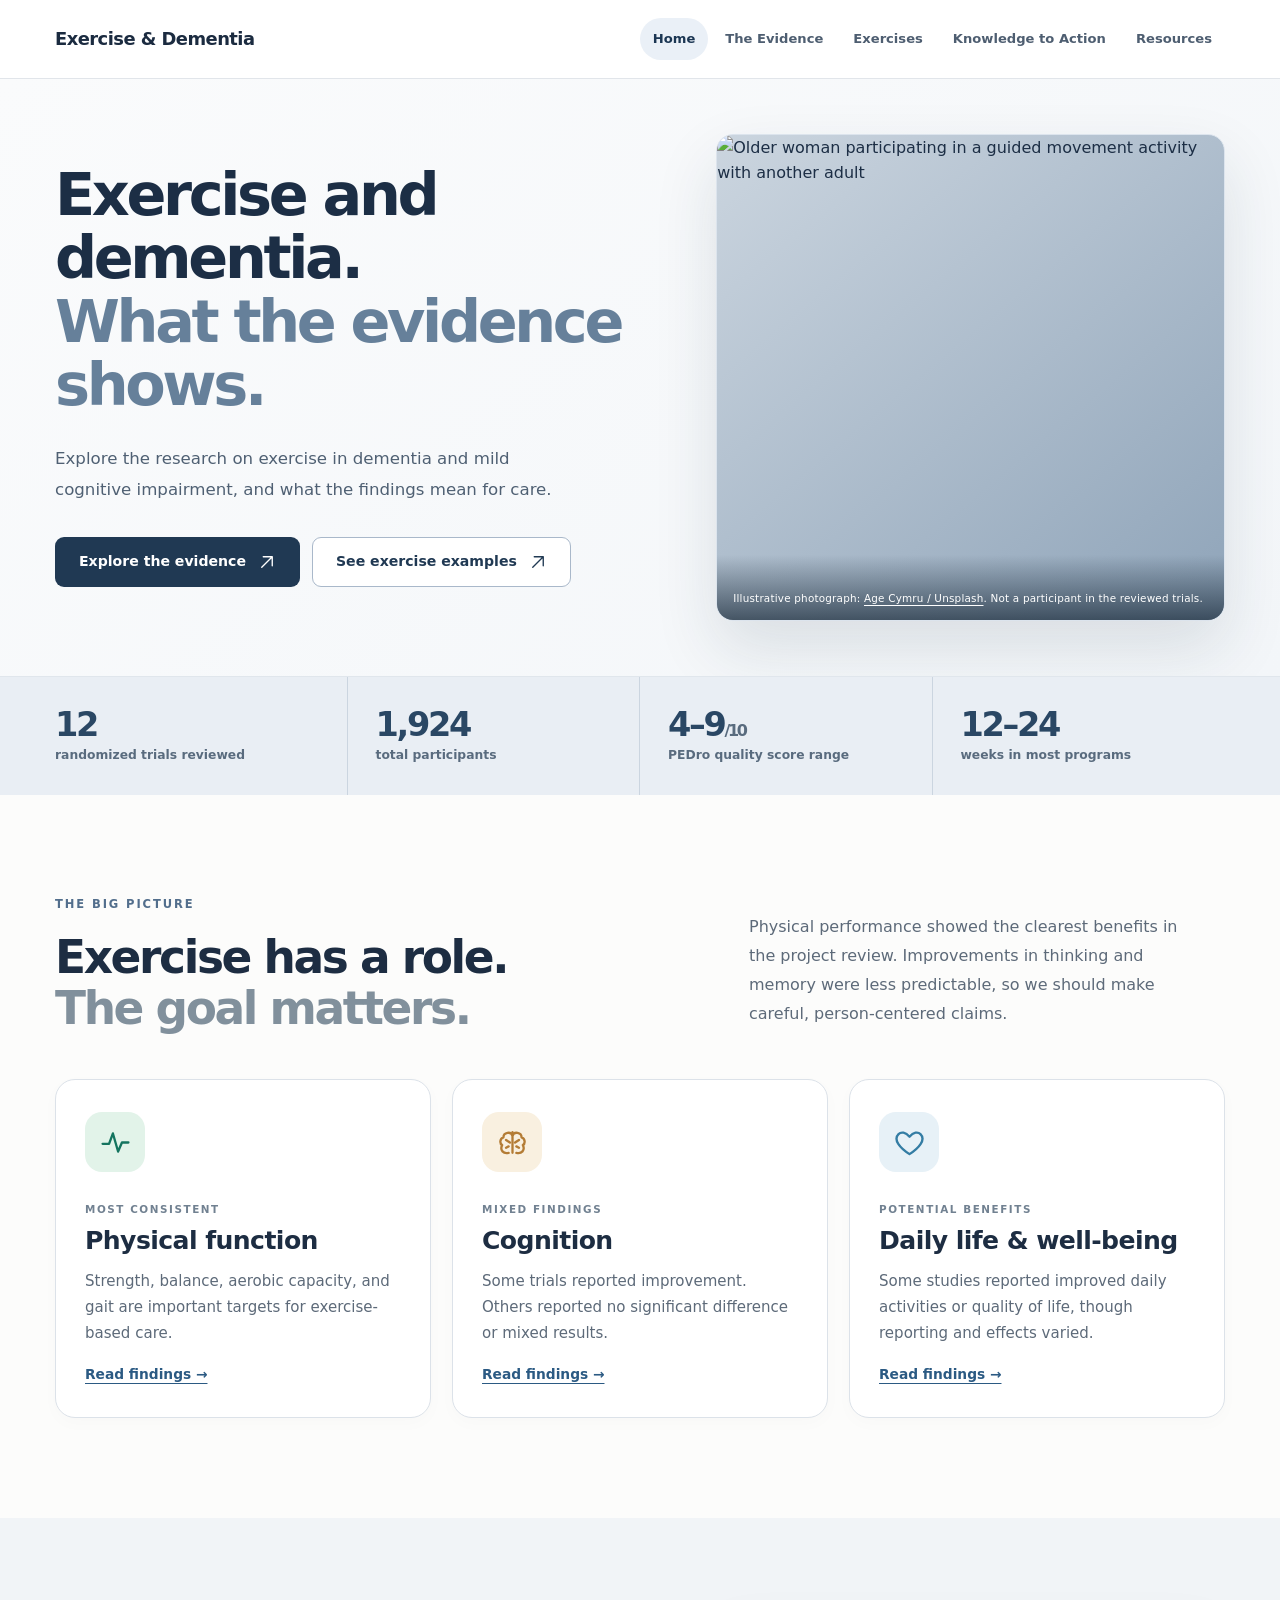
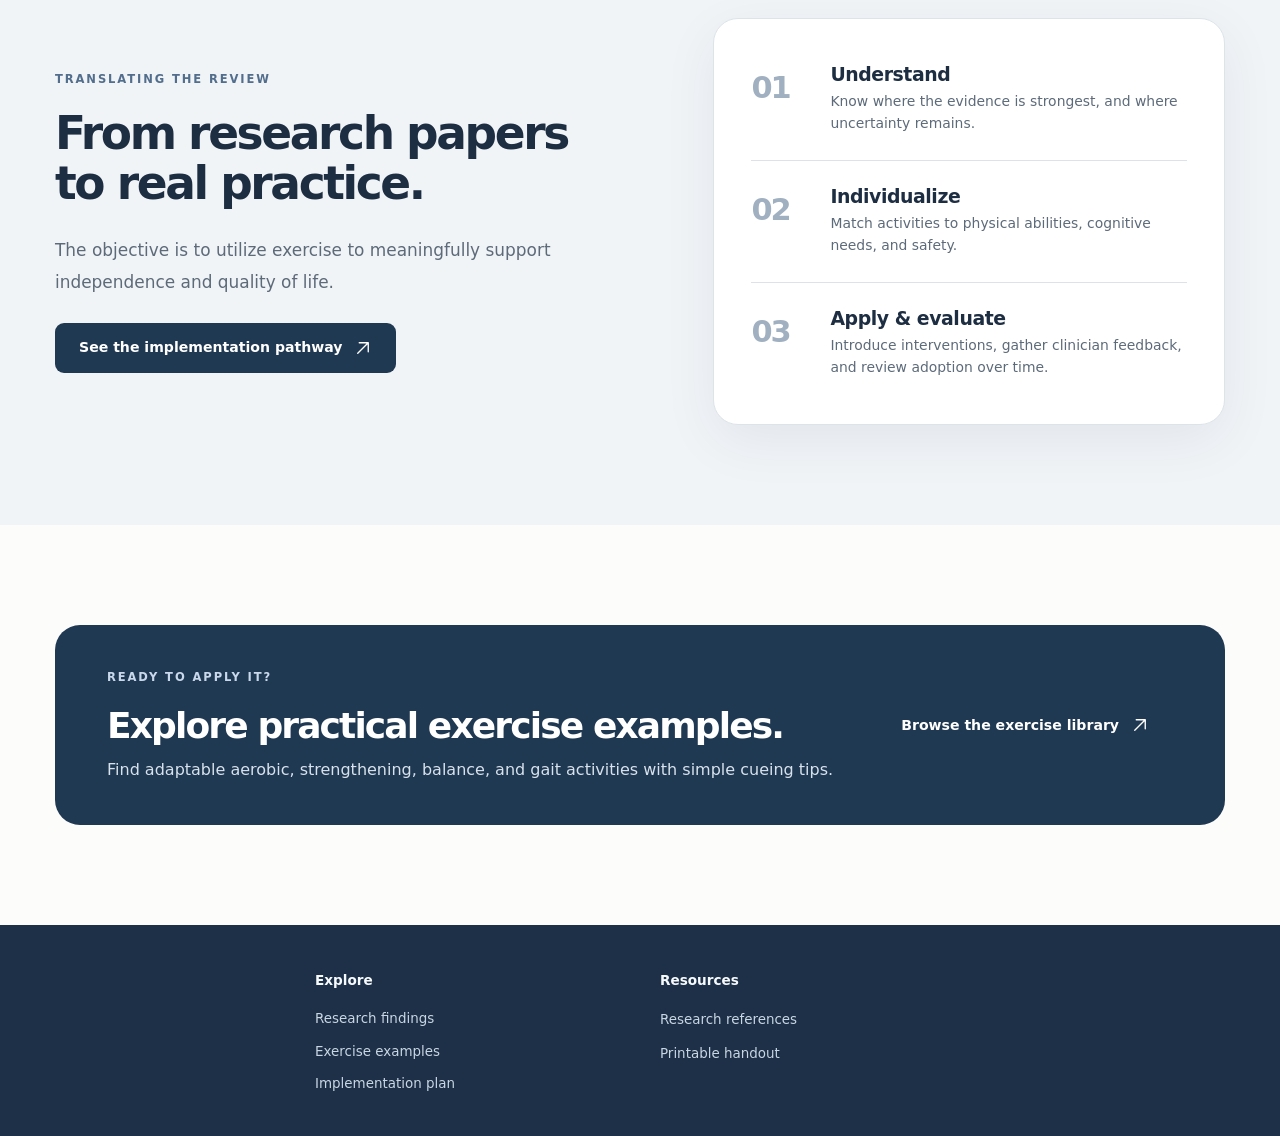
==== commit 8a8fb1f1: "Refine Home: professional editorial theme and evidence-led presentation" ====
--- a/index.html
+++ b/index.html
@@ -2,7 +2,7 @@
 <html lang="en">
 <head>
 <meta charset="utf-8"><meta name="viewport" content="width=device-width,initial-scale=1">
-<meta name="theme-color" content="#0a2728"><meta name="description" content="Evidence and practical exercise ideas for people living with dementia, Alzheimer’s disease, and mild cognitive impairment.">
+<meta name="theme-color" content="#f7f9fb"><meta name="description" content="Evidence and practical exercise ideas for people living with dementia, Alzheimer’s disease, and mild cognitive impairment.">
 <title>Home | Exercise &amp; Dementia</title>
 <link rel="stylesheet" href="assets/styles.css">
 <script defer src="assets/app.js"></script>
@@ -10,23 +10,19 @@
 <body data-page="index.html">
 <a class="skip-link" href="#main">Skip to content</a>
 <header class="site-header"><div class="header-inner wrap">
- <a class="topic-identity" href="index.html" aria-label="Exercise and dementia home"><strong>Exercise &amp; Dementia</strong><small>Evidence &amp; practical education</small></a>
+ <a class="topic-identity" href="index.html" aria-label="Exercise and dementia home"><strong>Exercise &amp; Dementia</strong></a>
  <button class="mobile-toggle" type="button" aria-controls="site-nav" aria-expanded="false" aria-label="Open navigation"><svg class="icon " aria-hidden="true"><use href="assets/icons.svg#menu"></use></svg></button>
  <nav id="site-nav" class="site-nav" aria-label="Main navigation"><a href="index.html" aria-current="page">Home</a><a href="evidence.html" >The Evidence</a><a href="exercises.html" >Exercises</a><a href="implementation.html" >Knowledge to Action</a><a href="resources.html" >Resources</a></nav>
 </div></header>
 <main id="main">
 <section class="hero"><div class="wrap hero-grid"><div class="hero-copy">
- <p class="eyebrow light">KNOWLEDGE INTO ACTION <span class="eyebrow-line"></span> CLINICAL EDUCATION</p>
- <h1>Better movement.<br><em>More meaningful</em><br>moments.</h1>
- <p class="hero-lede">What does the evidence really say about exercise for people living with Alzheimer's disease, dementia, and mild cognitive impairment? Explore the research—and practical ways to bring it into care.</p>
+ <h1>Exercise and dementia.<br><span>What the evidence shows.</span></h1>
+ <p class="hero-lede">Explore the research on exercise in dementia and mild cognitive impairment, and what the findings mean for care.</p>
  <div class="hero-actions"><a class="btn btn-primary" href="evidence.html">Explore the evidence<svg class="icon " aria-hidden="true"><use href="assets/icons.svg#arrow-up-right"></use></svg></a><a class="btn btn-secondary" href="exercises.html">See exercise examples<svg class="icon " aria-hidden="true"><use href="assets/icons.svg#arrow-up-right"></use></svg></a></div>
- <div class="hero-note">Evidence-informed guidance for physical therapists, students, and care teams.</div>
- </div><div class="hero-illustration" aria-label="Illustration of four connected steps: exercise, physical function, independence, and well-being" role="img">
- <div class="orbit orbit-one"></div><div class="orbit orbit-two"></div>
- <div class="hero-visual-core"><div class="core-icon"><svg class="icon " aria-hidden="true"><use href="assets/icons.svg#motion"></use></svg></div><span>EXERCISE</span><strong>A path to<br>better function</strong></div>
- <div class="float-card float-top"><span class="round-icon"><svg class="icon " aria-hidden="true"><use href="assets/icons.svg#brain"></use></svg></span><div><small>COGNITIVE OUTCOMES</small><strong>Promising, but mixed</strong></div></div>
- <div class="float-card float-bottom"><span class="round-icon"><svg class="icon " aria-hidden="true"><use href="assets/icons.svg#activity"></use></svg></span><div><small>PHYSICAL OUTCOMES</small><strong>More consistent gains</strong></div></div>
- <div class="dotted-path"></div></div></div></section>
+ </div><figure class="hero-photo">
+ <img src="https://images.unsplash.com/photo-1773227060313-7623fd5bfa64?auto=format&amp;fit=crop&amp;w=1200&amp;q=82" alt="Older woman participating in a guided movement activity with another adult" width="1200" height="1000" loading="eager" fetchpriority="high" referrerpolicy="no-referrer">
+ <figcaption>Illustrative photograph: <a href="https://unsplash.com/photos/man-clapping-hands-with-an-elderly-woman-za32INDZ1JI" target="_blank" rel="noopener noreferrer">Age Cymru / Unsplash</a>. Not a participant in the reviewed trials.</figcaption>
+ </figure></div></section>
 <section class="stats-band" aria-label="Systematic review at a glance"><div class="wrap stats-grid">
  <div><strong>12</strong><span>randomized trials reviewed</span></div><div><strong>1,924</strong><span>total participants</span></div><div><strong>4–9<span class="sub-number">/10</span></strong><span>PEDro quality score range</span></div><div><strong>12–24</strong><span>weeks in most programs</span></div>
 </div></section>
@@ -34,13 +30,12 @@
 <div class="three-cards"><article class="outcome-card"><div class="outcome-symbol teal"><svg class="icon " aria-hidden="true"><use href="assets/icons.svg#activity"></use></svg></div><p class="mini-label">MOST CONSISTENT</p><h3>Physical function</h3><p>Strength, balance, aerobic capacity, and gait are important targets for exercise-based care.</p><a class="text-link" href="evidence.html#physical">Read findings →</a></article>
 <article class="outcome-card"><div class="outcome-symbol amber"><svg class="icon " aria-hidden="true"><use href="assets/icons.svg#brain"></use></svg></div><p class="mini-label">MIXED FINDINGS</p><h3>Cognition</h3><p>Some trials reported improvement. Others reported no significant difference or mixed results.</p><a class="text-link" href="evidence.html#cognition">Read findings →</a></article>
 <article class="outcome-card"><div class="outcome-symbol blue"><svg class="icon " aria-hidden="true"><use href="assets/icons.svg#heart"></use></svg></div><p class="mini-label">POTENTIAL BENEFITS</p><h3>Daily life &amp; well-being</h3><p>Some studies reported improved daily activities or quality of life, though reporting and effects varied.</p><a class="text-link" href="evidence.html#daily-life">Read findings →</a></article></div></div></section>
-<section class="section pale-section"><div class="wrap split-story"><div><p class="eyebrow">TRANSLATING THE REVIEW</p><h2>From research papers<br>to real practice.</h2><p class="story-text">The objective isn't to promise improved memory. It's to use exercise safely and meaningfully to support a person's movement, independence, participation, and quality of life—while monitoring individual responses.</p><a class="btn btn-primary" href="implementation.html">See the implementation pathway<svg class="icon " aria-hidden="true"><use href="assets/icons.svg#arrow-up-right"></use></svg></a></div>
+<section class="section pale-section"><div class="wrap split-story"><div><p class="eyebrow">TRANSLATING THE REVIEW</p><h2>From research papers<br>to real practice.</h2><p class="story-text">The objective is to utilize exercise to meaningfully support independence and quality of life.</p><a class="btn btn-primary" href="implementation.html">See the implementation pathway<svg class="icon " aria-hidden="true"><use href="assets/icons.svg#arrow-up-right"></use></svg></a></div>
 <div class="steps-panel"><div class="path-step"><span>01</span><div><h3>Understand</h3><p>Know where the evidence is strongest, and where uncertainty remains.</p></div></div><div class="path-step"><span>02</span><div><h3>Individualize</h3><p>Match activities to physical abilities, cognitive needs, and safety.</p></div></div><div class="path-step"><span>03</span><div><h3>Apply &amp; evaluate</h3><p>Introduce interventions, gather clinician feedback, and review adoption over time.</p></div></div></div></div></section>
 <section class="section"><div class="wrap cta-card"><div><p class="eyebrow">READY TO APPLY IT?</p><h2>Explore practical exercise examples.</h2><p>Find adaptable aerobic, strengthening, balance, and gait activities with simple cueing tips.</p></div><a class="btn btn-primary" href="exercises.html">Browse the exercise library<svg class="icon " aria-hidden="true"><use href="assets/icons.svg#arrow-up-right"></use></svg></a></div></section>
 </main>
 <footer class="site-footer"><div class="wrap footer-grid">
- <div><p class="footer-topic">Exercise evidence, made understandable.</p><p>Making the evidence on exercise in dementia understandable—and usable in clinical care.</p></div>
  <div><strong>Explore</strong><a href="evidence.html">Research findings</a><a href="exercises.html">Exercise examples</a><a href="implementation.html">Implementation plan</a></div>
  <div><strong>Resources</strong><a href="resources.html">Research references</a><a href="handout.html">Printable handout</a></div>
-</div><div class="wrap footer-bottom"><span>Educational knowledge-to-action project · Based on the supplied project review</span><span>Not individualized medical advice · No patient data collected</span></div></footer>
+</div></footer>
 </body></html>
--- a/assets/styles.css
+++ b/assets/styles.css
@@ -29,3 +29,94 @@
  .topic-identity strong {font-size:1.04rem}
  .topic-identity small {font-size:.54rem;letter-spacing:.035em}
 }
+
+/* HOME REVISION 02 — quiet, clinical editorial theme across the site.
+   Scoped overrides preserve the Big Picture HTML, card layout, and content. */
+:root {
+  --ink:#1d2d42; --muted:#5d6a79; --deep:#20354e; --deep2:#293f5a;
+  --mint:#e4ebf4; --lime:#dce7f1; --cream:#fcfcfb; --pale:#f1f4f7;
+  --line:#dce2e9; --teal:#436889; --amber:#b17a3b; --blue:#467398;
+  --shadow:0 16px 55px rgba(18,35,55,.065);
+}
+body {background:var(--cream)}
+.site-header {background:#fff;color:#1d2d42;border-bottom:1px solid #e1e5ea}
+.header-inner {min-height:78px}
+.topic-identity strong {color:#1b2b40;font-size:1.12rem;font-weight:750;letter-spacing:-.03em}
+.site-nav a {color:#4e5e71;font-size:.82rem}
+.site-nav a:hover,.site-nav a[aria-current="page"] {background:#eaf0f7;color:#1b3653}
+.mobile-toggle {color:#1b2b40;border-color:#cdd7e2}
+.eyebrow {color:#526e8c}
+.muted {color:#81909c}
+.mini-label {color:#718191}
+.btn {border-radius:9px;font-weight:700;transition:background .18s ease,transform .18s ease}
+.btn-primary {background:#203953;color:#fff}
+.btn-primary:hover {background:#305373}
+.btn-secondary {background:#fff;border-color:#a9b8ca;color:#203953}
+.btn-secondary:hover {background:#eaf0f6}
+.text-link {color:#2b5a83}
+.hero {background:linear-gradient(140deg,#fafbfc 0%,#f3f6f9 100%);color:#1c2e45;border-bottom:1px solid #e0e6ec}
+.hero:after {display:none}
+.hero-grid {grid-template-columns:minmax(0,1.08fr) minmax(0,.92fr);min-height:570px;gap:clamp(30px,5vw,80px)}
+.hero-copy {padding:84px 0 89px}
+.hero h1 {font-size:clamp(3rem,4.6vw,5.05rem);line-height:1.075;letter-spacing:-.057em;max-width:660px;margin-bottom:28px;font-weight:740}
+.hero h1 span {color:#66809a;font-weight:560}
+.hero-lede {font-size:1.04rem;line-height:1.85;max-width:535px;color:#4f6073;margin:0 0 31px}
+.hero-actions {gap:12px}
+.hero-photo {position:relative;margin:36px 0;min-height:485px;overflow:hidden;border-radius:17px;background:linear-gradient(140deg,#cbd5df,#8fa4b9);box-shadow:0 28px 65px rgba(27,46,68,.12);border:1px solid #dce4ed}
+.hero-photo img {display:block;width:100%;height:100%;min-height:485px;object-fit:cover;object-position:center center}
+.hero-photo figcaption {position:absolute;bottom:0;left:0;right:0;font-size:.65rem;letter-spacing:.02em;color:#fff;padding:35px 16px 13px;background:linear-gradient(transparent,rgba(10,26,41,.63))}
+.hero-photo figcaption a {color:#fff;text-underline-offset:3px}
+.stats-band {background:#e9eef4}
+.stats-grid>div {border-right-color:#cbd5e0}
+.stats-grid strong {color:#2a4764}
+.stats-grid span,.stats-grid .sub-number {color:#596b7e}
+.pale-section {background:#f1f4f7}
+.split-story .btn {background:#203953;color:#fff}
+.steps-panel {border-color:#dce4ea}
+.path-step>span {color:#a1b0c0}
+.cta-card,.cta-card.flat {background:#203953}
+.cta-card .eyebrow {color:#c9d8ea}
+.cta-card p:not(.eyebrow) {color:#d8e2ec}
+.page-hero {background:linear-gradient(135deg,#eaf0f6,#f6f8fa);border-bottom:1px solid #dbe3ed}
+.page-hero h1 {color:#203953}
+.page-hero-hint {color:#56708d;border-left-color:#879fb9}
+.review-banner {background:#203953}
+.review-banner .eyebrow,.review-banner p,.review-facts span {color:#dbe6f2}
+.review-facts>div {border-left-color:#657f98}
+.bar-positive,.key.positive {background:#486e90}
+.guide-row>.icon {color:#426e91}
+.safety-banner {background:#edf2f7;border-color:#d4dfe9;border-left-color:#94abc1}
+.safety-banner .icon {color:#456987}
+.timeline-chip,.eval-badge {background:#e7eef5;color:#355d80}
+.timeline-number {color:#a7bfd3}
+.resource-icon {background:#e5edf6;color:#476b8e}
+.handout-header {border-bottom-color:#476d8c}
+.handout-stats strong {color:#325c7c}
+.site-footer {background:#1d3047;padding:45px 0 42px;color:#f5f7f9}
+.footer-grid {display:grid;grid-template-columns:repeat(2,minmax(0,1fr));gap:40px;max-width:650px}
+.footer-grid>div {display:flex;flex-direction:column;gap:11px;align-items:flex-start}
+.footer-grid strong {margin:0 0 6px;color:#f7fafc;font-size:.85rem}
+.footer-grid a {color:#c9d6e3;font-size:.84rem}
+/* Existing knowledge-to-action and exercises use neutral controls. */
+.filter-controls input {border-color:#cdd8e2}
+.filter-group button {border-color:#d2dce6;color:#526779}
+/* Keep the Big Picture cards' geometry and the three evidence statuses intact. */
+@media(max-width:820px) {
+  .site-nav {top:75px;background:#fff;border-bottom-color:#d8e0e8}
+  .site-nav a {color:#29425a}
+  .hero-grid {grid-template-columns:1fr;gap:8px}
+  .hero-copy {padding:68px 0 0}
+  .hero-photo {min-height:365px;margin:12px 0 52px;max-width:620px}
+  .hero-photo img {min-height:365px}
+}
+@media(max-width:560px) {
+  .header-inner {min-height:70px}
+  .site-nav {top:70px}
+  .hero h1 {font-size:clamp(2.45rem,11.5vw,3.45rem)}
+  .hero-copy {padding:58px 0 0}
+  .hero-lede {font-size:.96rem;line-height:1.7}
+  .hero-photo {min-height:300px;margin:15px 0 39px}
+  .hero-photo img {min-height:300px}
+  .footer-grid {grid-template-columns:repeat(2,minmax(0,1fr));gap:23px}
+}
+
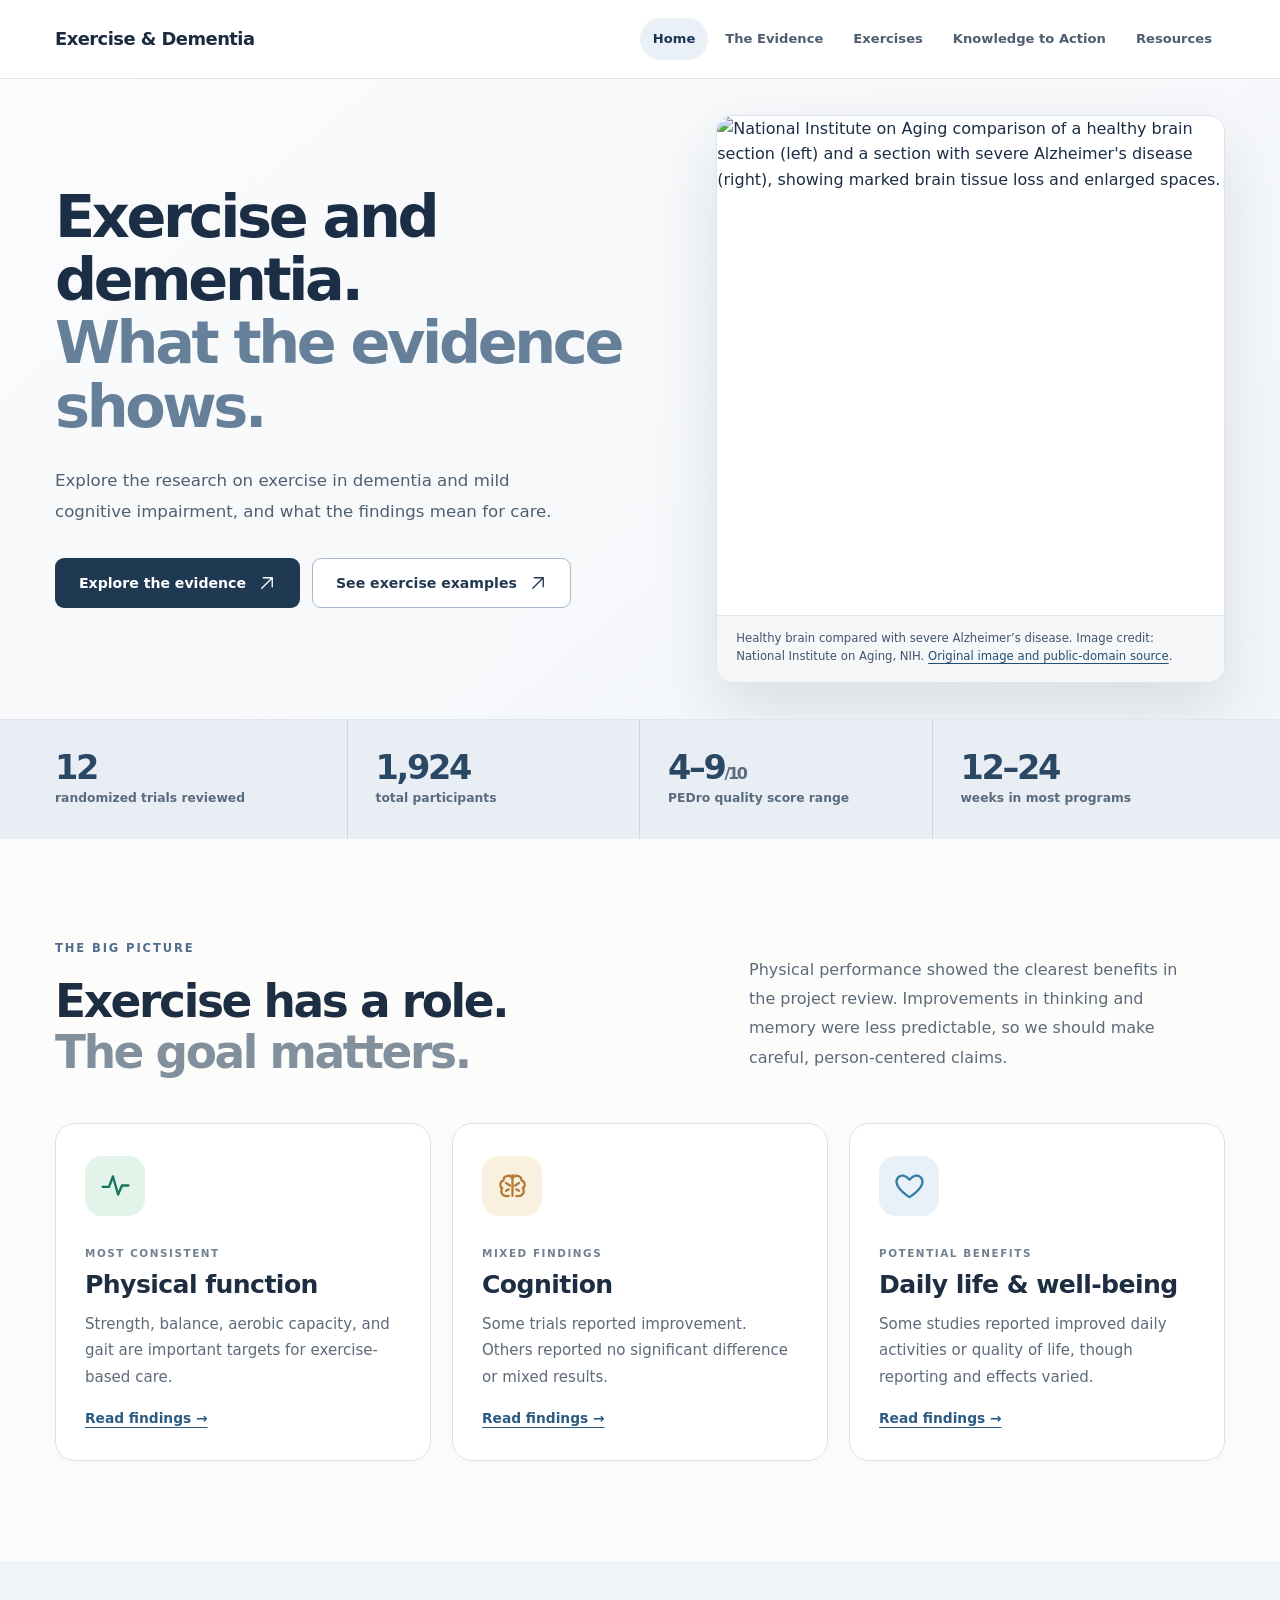
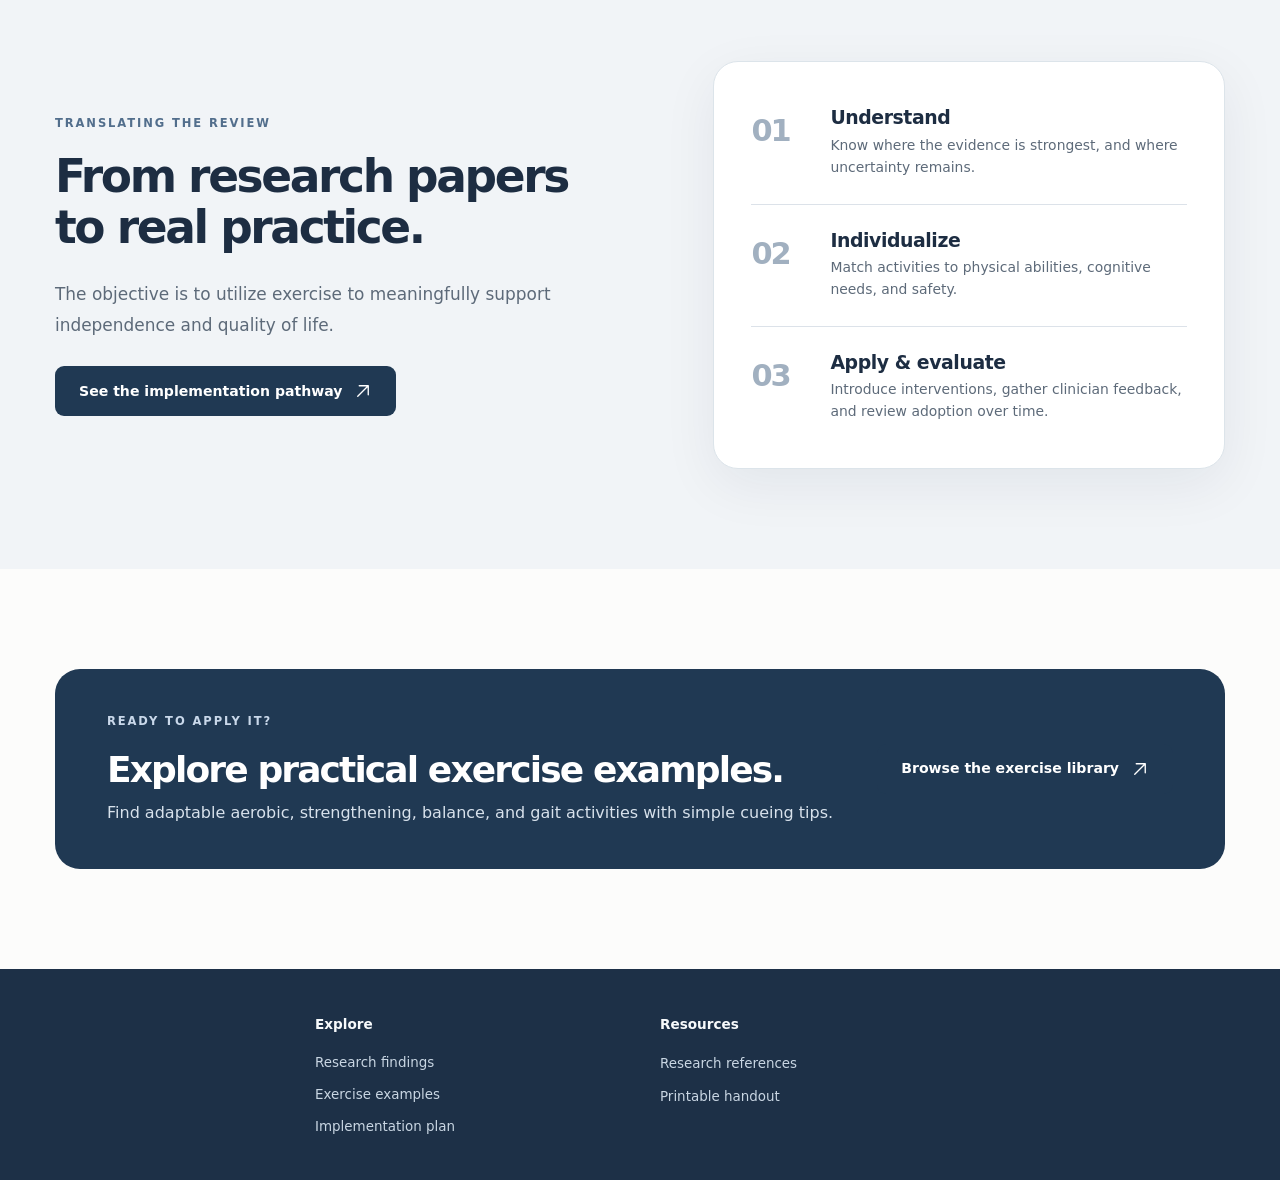
==== commit 4f9f8869: "Add user-selected exercise images and Step Ups to educational site" ====
--- a/index.html
+++ b/index.html
@@ -19,10 +19,10 @@
  <h1>Exercise and dementia.<br><span>What the evidence shows.</span></h1>
  <p class="hero-lede">Explore the research on exercise in dementia and mild cognitive impairment, and what the findings mean for care.</p>
  <div class="hero-actions"><a class="btn btn-primary" href="evidence.html">Explore the evidence<svg class="icon " aria-hidden="true"><use href="assets/icons.svg#arrow-up-right"></use></svg></a><a class="btn btn-secondary" href="exercises.html">See exercise examples<svg class="icon " aria-hidden="true"><use href="assets/icons.svg#arrow-up-right"></use></svg></a></div>
- </div><figure class="hero-photo">
- <img src="https://images.unsplash.com/photo-1773227060313-7623fd5bfa64?auto=format&amp;fit=crop&amp;w=1200&amp;q=82" alt="Older woman participating in a guided movement activity with another adult" width="1200" height="1000" loading="eager" fetchpriority="high" referrerpolicy="no-referrer">
- <figcaption>Illustrative photograph: <a href="https://unsplash.com/photos/man-clapping-hands-with-an-elderly-woman-za32INDZ1JI" target="_blank" rel="noopener noreferrer">Age Cymru / Unsplash</a>. Not a participant in the reviewed trials.</figcaption>
- </figure></div></section>
+ </div><figure class="hero-photo anatomy-photo">
+ <img src="https://upload.wikimedia.org/wikipedia/commons/8/85/Healthy_Brain_and_Severe_AD_Brain_%2824239522109%29.jpg" width="592" height="583" loading="eager" fetchpriority="high" alt="National Institute on Aging comparison of a healthy brain section (left) and a section with severe Alzheimer's disease (right), showing marked brain tissue loss and enlarged spaces.">
+ <figcaption>Healthy brain compared with severe Alzheimer’s disease. Image credit: National Institute on Aging, NIH. <a href="https://commons.wikimedia.org/wiki/File:Healthy_Brain_and_Severe_AD_Brain_(24239522109).jpg" target="_blank" rel="noopener noreferrer">Original image and public-domain source</a>.</figcaption>
+</figure></div></section>
 <section class="stats-band" aria-label="Systematic review at a glance"><div class="wrap stats-grid">
  <div><strong>12</strong><span>randomized trials reviewed</span></div><div><strong>1,924</strong><span>total participants</span></div><div><strong>4–9<span class="sub-number">/10</span></strong><span>PEDro quality score range</span></div><div><strong>12–24</strong><span>weeks in most programs</span></div>
 </div></section>
--- a/assets/styles.css
+++ b/assets/styles.css
@@ -120,3 +120,96 @@
   .footer-grid {grid-template-columns:repeat(2,minmax(0,1fr));gap:23px}
 }
 
+/* HOME + EVIDENCE REVISION 03 — anatomical home visual and streamlined evidence page. */
+.brain-figure {background:linear-gradient(145deg,#edf3f8,#d7e2ee);border:1px solid #d7e2ec;min-height:auto;padding:0;overflow:hidden}
+.brain-visual-shell {display:flex;flex-direction:column;height:100%}
+.brain-visual-head {padding:18px 22px 0;font-size:.82rem;font-weight:800;letter-spacing:.08em;text-transform:uppercase;color:#355571}
+.brain-figure svg {display:block;width:100%;height:auto}
+.brain-panel-title {font-family:Inter,"Avenir Next",Avenir,system-ui,sans-serif;font-size:20px;font-weight:700;fill:#23384d;letter-spacing:.01em}
+.brain-label {font-family:Inter,"Avenir Next",Avenir,system-ui,sans-serif;font-size:16px;font-weight:600;fill:#355571}
+.brain-figure-note {padding:0 22px 18px;color:#577089;font-size:.8rem}
+.evidence-refs {margin-top:.85rem;padding-top:.75rem;border-top:1px solid #e0e7ef;color:#54677a;font-size:.93rem;line-height:1.55}
+.chart-heading h2 {line-height:1.15}
+.chart-heading p {max-width:420px}
+@media(max-width:820px){
+  .brain-figure {margin:12px 0 52px}
+  .brain-visual-head {padding:16px 18px 0;font-size:.72rem}
+  .brain-figure-note {padding:0 18px 16px;font-size:.74rem}
+}
+
+/* REVISION 04 - NIH-sourced anatomical visual and minimal section headings. */
+.hero-photo.anatomy-photo {
+  background:#fff;
+  display:flex;
+  flex-direction:column;
+  overflow:hidden;
+  min-height:0;
+  border:1px solid #dbe4ec;
+}
+.hero-photo.anatomy-photo img {
+  display:block;
+  width:100%;
+  height:auto;
+  min-height:0;
+  max-height:none;
+  object-fit:contain;
+  object-position:center;
+  background:#fff;
+}
+.hero-photo.anatomy-photo figcaption {
+  position:static;
+  padding:13px 19px 17px;
+  color:#42556d;
+  background:#f5f7f9;
+  font-size:.73rem;
+  line-height:1.55;
+  letter-spacing:0;
+  border-top:1px solid #e0e8ef;
+}
+.hero-photo.anatomy-photo figcaption a {
+  color:#244f77;
+  text-underline-offset:3px;
+}
+@media(max-width:820px) {
+ .hero-photo.anatomy-photo {min-height:0;margin:12px 0 44px}
+ .hero-photo.anatomy-photo img {min-height:0}
+}
+
+/* EXERCISE DEMENTIA REVISION 05 — sourced, locally stored photographs. */
+.exercise-image.exercise-real-photo {position:relative;overflow:hidden;background:#e9eef3;isolation:isolate}
+.exercise-image.exercise-real-photo::before {display:none}
+.exercise-real-photo .exercise-photo-media {position:absolute;inset:0;width:100%;height:100%;display:block;object-fit:cover;object-position:center;transition:transform .25s ease}
+.exercise-real-photo:hover .exercise-photo-media {transform:scale(1.025)}
+.exercise-real-photo::after {content:"";position:absolute;z-index:0;pointer-events:none;inset:40% 0 0;background:linear-gradient(transparent,rgba(15,29,45,.83))}
+.exercise-real-photo .exercise-index {z-index:1;position:absolute;top:12px;left:12px;background:rgba(255,255,255,.94);color:#223750;border-radius:8px;padding:5px 11px;line-height:1.2;font-size:.8rem;font-weight:800}
+.exercise-real-photo .exercise-photo-credit {z-index:1;position:absolute;bottom:13px;left:14px;right:14px;color:#fff;text-decoration:underline;text-underline-offset:3px;font-size:.73rem;line-height:1.4;text-shadow:0 1px 2px rgba(0,0,0,.35)}
+.exercise-real-photo .exercise-photo-credit:hover {color:#e9f3ff}
+.exercise-real-photo .exercise-photo-credit:focus-visible {outline:3px solid #e7f4ff;outline-offset:4px}
+.exercise-photo-intro {color:#52667b;max-width:840px;font-size:.9rem}
+@media (prefers-reduced-motion:reduce){.exercise-real-photo .exercise-photo-media {transition:none}}
+
+/* EXERCISE DEMENTIA R06 — user-supplied uncropped exercise images */
+.exercise-image.exercise-real-photo.exercise-user-image {
+  position:relative; height:256px; min-height:256px; display:block;
+  background:#f9fafc; overflow:hidden; border-bottom:1px solid #e1e6ee;
+}
+.exercise-image.exercise-real-photo.exercise-user-image::before,
+.exercise-image.exercise-real-photo.exercise-user-image::after {content:none !important;display:none !important}
+.exercise-real-photo.exercise-user-image .exercise-photo-media {
+  position:absolute; top:18px; left:12px; right:12px; bottom:40px;
+  display:block; width:calc(100% - 24px); height:calc(100% - 58px);
+  min-height:0; object-fit:contain; object-position:center;
+  transform:none !important; transition:none !important;
+}
+.exercise-user-image .exercise-index {
+  position:absolute;top:12px;left:12px;z-index:2;background:rgba(255,255,255,.97);
+  color:#24364b; padding:5px 9px; border:1px solid #dce4ed; border-radius:6px;
+  font-size:.72rem;font-weight:800; letter-spacing:.06em
+}
+.exercise-user-image .exercise-image-credit {
+  position:absolute;bottom:8px;left:12px;right:12px;z-index:2;
+  margin:0;color:#617185;font-size:.68rem;line-height:1.4;
+  text-align:center;background:transparent
+}
+@media(max-width:560px){.exercise-image.exercise-real-photo.exercise-user-image{height:235px;min-height:235px}}
+
